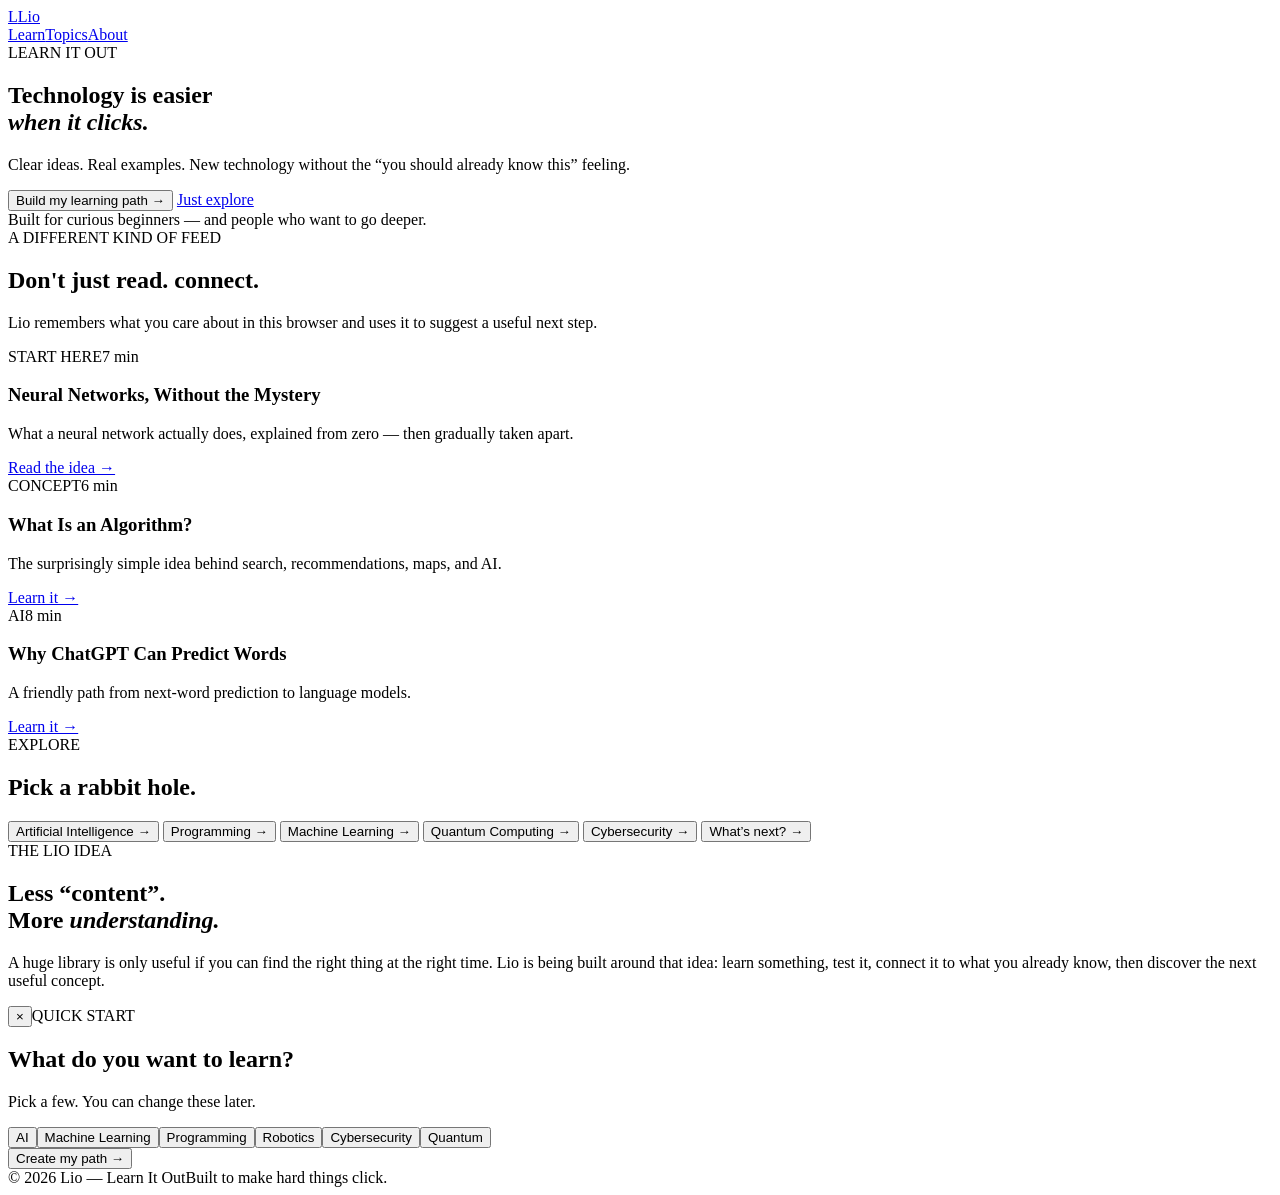
==== index.html @ 20318fff "Build Lio homepage and onboarding shell" ====
<!doctype html>
<html lang="en">
<head>
  <meta charset="UTF-8">
  <meta name="viewport" content="width=device-width,initial-scale=1">
  <meta name="description" content="Lio — Learn It Out. Technology explained so you can actually understand it.">
  <title>Lio — Learn It Out</title>
  <link rel="stylesheet" href="styles.css">
</head>
<body>
  <header class="nav wrap">
    <a class="brand" href="index.html"><span class="logo">L</span><span>Lio</span></a>
    <nav><a href="#learn">Learn</a><a href="#topics">Topics</a><a href="#about">About</a></nav>
  </header>

  <main>
    <section class="hero wrap">
      <div class="eyebrow">LEARN IT OUT</div>
      <h1>Technology is easier<br><em>when it clicks.</em></h1>
      <p class="hero-copy">Clear ideas. Real examples. New technology without the “you should already know this” feeling.</p>
      <div class="hero-actions">
        <button class="primary" id="startBtn">Build my learning path <span>→</span></button>
        <a class="quiet" href="articles/neural-networks.html">Just explore</a>
      </div>
      <div class="signal"><span></span> Built for curious beginners — and people who want to go deeper.</div>
    </section>

    <section class="path wrap" id="learn">
      <div class="section-head"><div><span class="kicker">A DIFFERENT KIND OF FEED</span><h2>Don't just read. <span>connect.</span></h2></div><p>Lio remembers what you care about in this browser and uses it to suggest a useful next step.</p></div>
      <div class="cards">
        <article class="card featured"><div class="card-top"><span class="tag">START HERE</span><span>7 min</span></div><h3>Neural Networks, Without the Mystery</h3><p>What a neural network actually does, explained from zero — then gradually taken apart.</p><a href="articles/neural-networks.html">Read the idea →</a></article>
        <article class="card"><div class="card-top"><span class="tag">CONCEPT</span><span>6 min</span></div><h3>What Is an Algorithm?</h3><p>The surprisingly simple idea behind search, recommendations, maps, and AI.</p><a href="articles/algorithms.html">Learn it →</a></article>
        <article class="card"><div class="card-top"><span class="tag">AI</span><span>8 min</span></div><h3>Why ChatGPT Can Predict Words</h3><p>A friendly path from next-word prediction to language models.</p><a href="articles/llm-next-word.html">Learn it →</a></article>
      </div>
    </section>

    <section class="topics wrap" id="topics">
      <div class="section-head"><div><span class="kicker">EXPLORE</span><h2>Pick a rabbit hole.</h2></div></div>
      <div class="topic-grid">
        <button data-topic="ai">Artificial Intelligence <b>→</b></button>
        <button data-topic="programming">Programming <b>→</b></button>
        <button data-topic="ml">Machine Learning <b>→</b></button>
        <button data-topic="quantum">Quantum Computing <b>→</b></button>
        <button data-topic="cybersecurity">Cybersecurity <b>→</b></button>
        <button data-topic="future">What’s next? <b>→</b></button>
      </div>
    </section>

    <section class="about wrap" id="about">
      <div class="about-box"><span class="kicker">THE LIO IDEA</span><h2>Less “content”.<br>More <em>understanding.</em></h2><p>A huge library is only useful if you can find the right thing at the right time. Lio is being built around that idea: learn something, test it, connect it to what you already know, then discover the next useful concept.</p></div>
    </section>
  </main>

  <div class="modal hidden" id="onboarding" aria-hidden="true"><div class="modal-card"><button class="close" id="closeBtn">×</button><span class="kicker">QUICK START</span><h2>What do you want to learn?</h2><p>Pick a few. You can change these later.</p><div class="choices" id="choices"><button data-value="ai">AI</button><button data-value="ml">Machine Learning</button><button data-value="programming">Programming</button><button data-value="robotics">Robotics</button><button data-value="cybersecurity">Cybersecurity</button><button data-value="quantum">Quantum</button></div><button class="primary full" id="saveBtn">Create my path →</button></div></div>

  <footer class="wrap footer"><span>© 2026 Lio — Learn It Out</span><span>Built to make hard things click.</span></footer>
  <script src="app.js"></script>
</body>
</html>
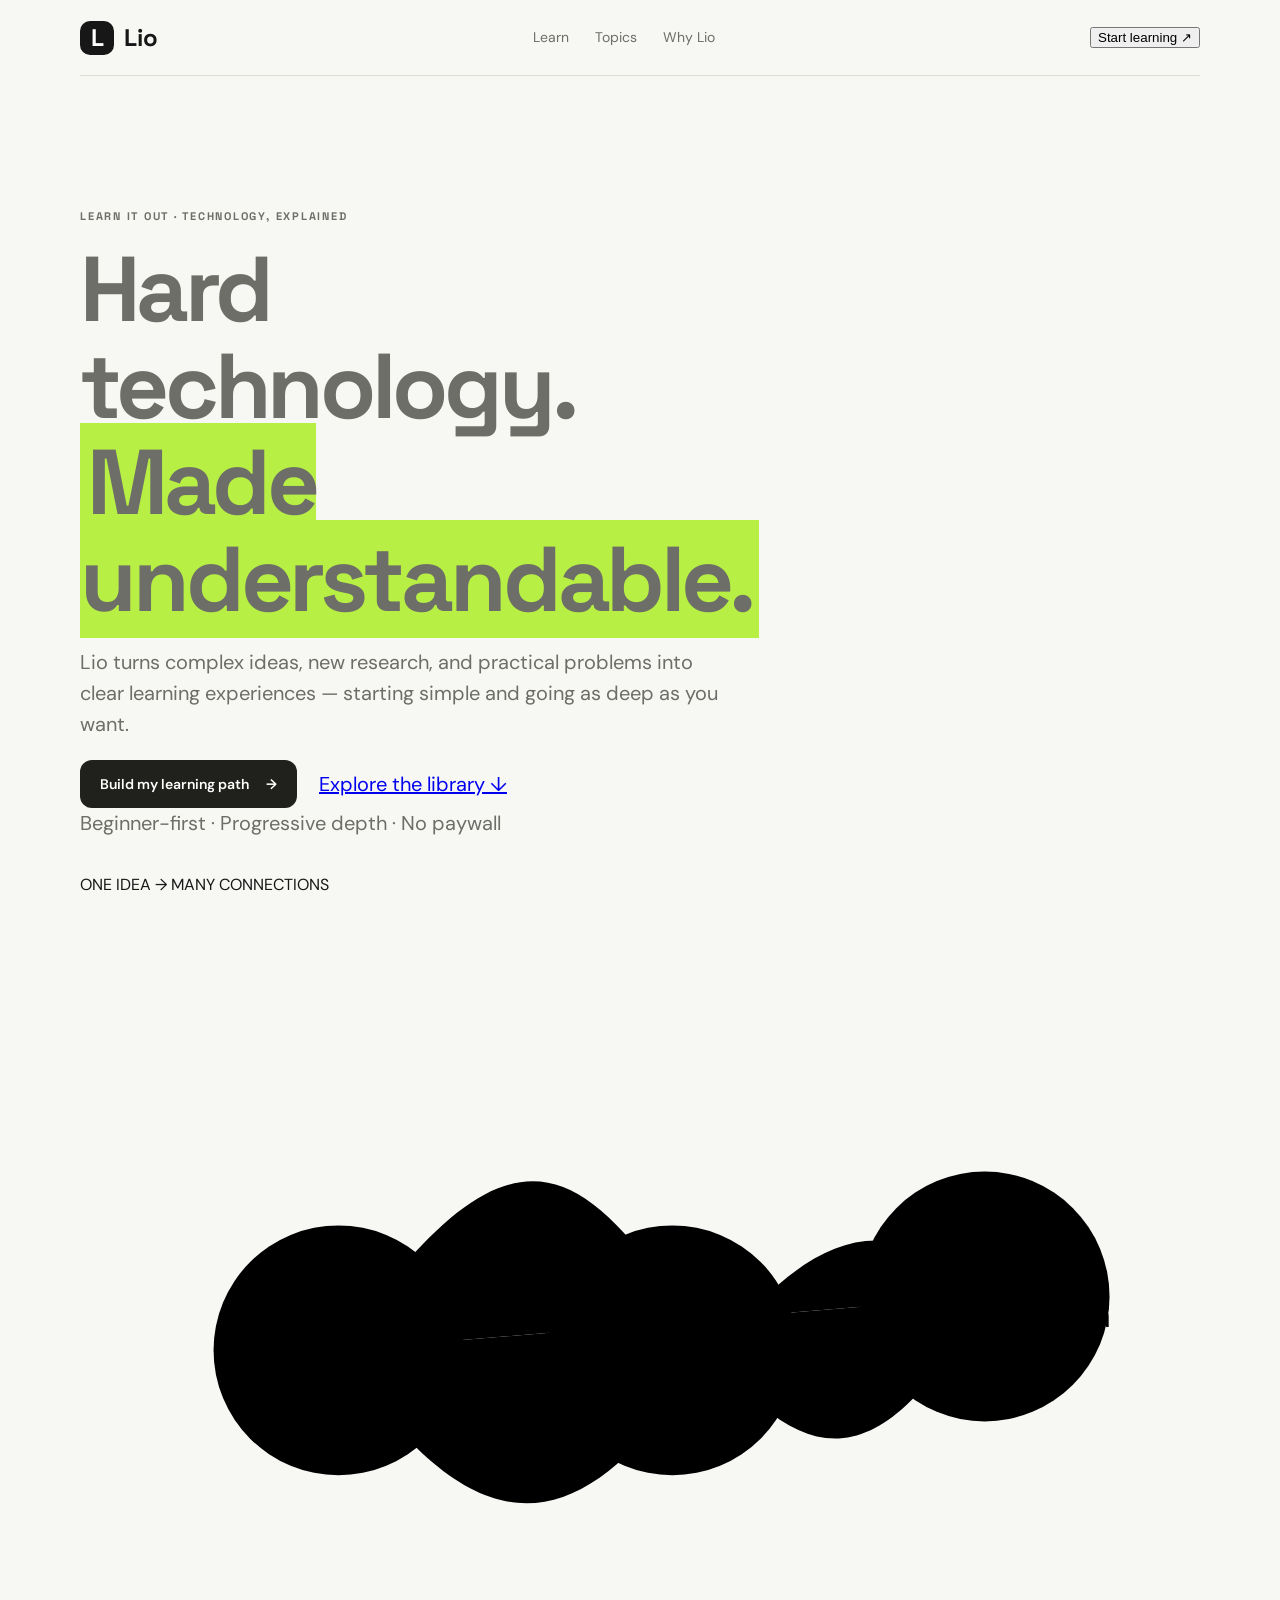
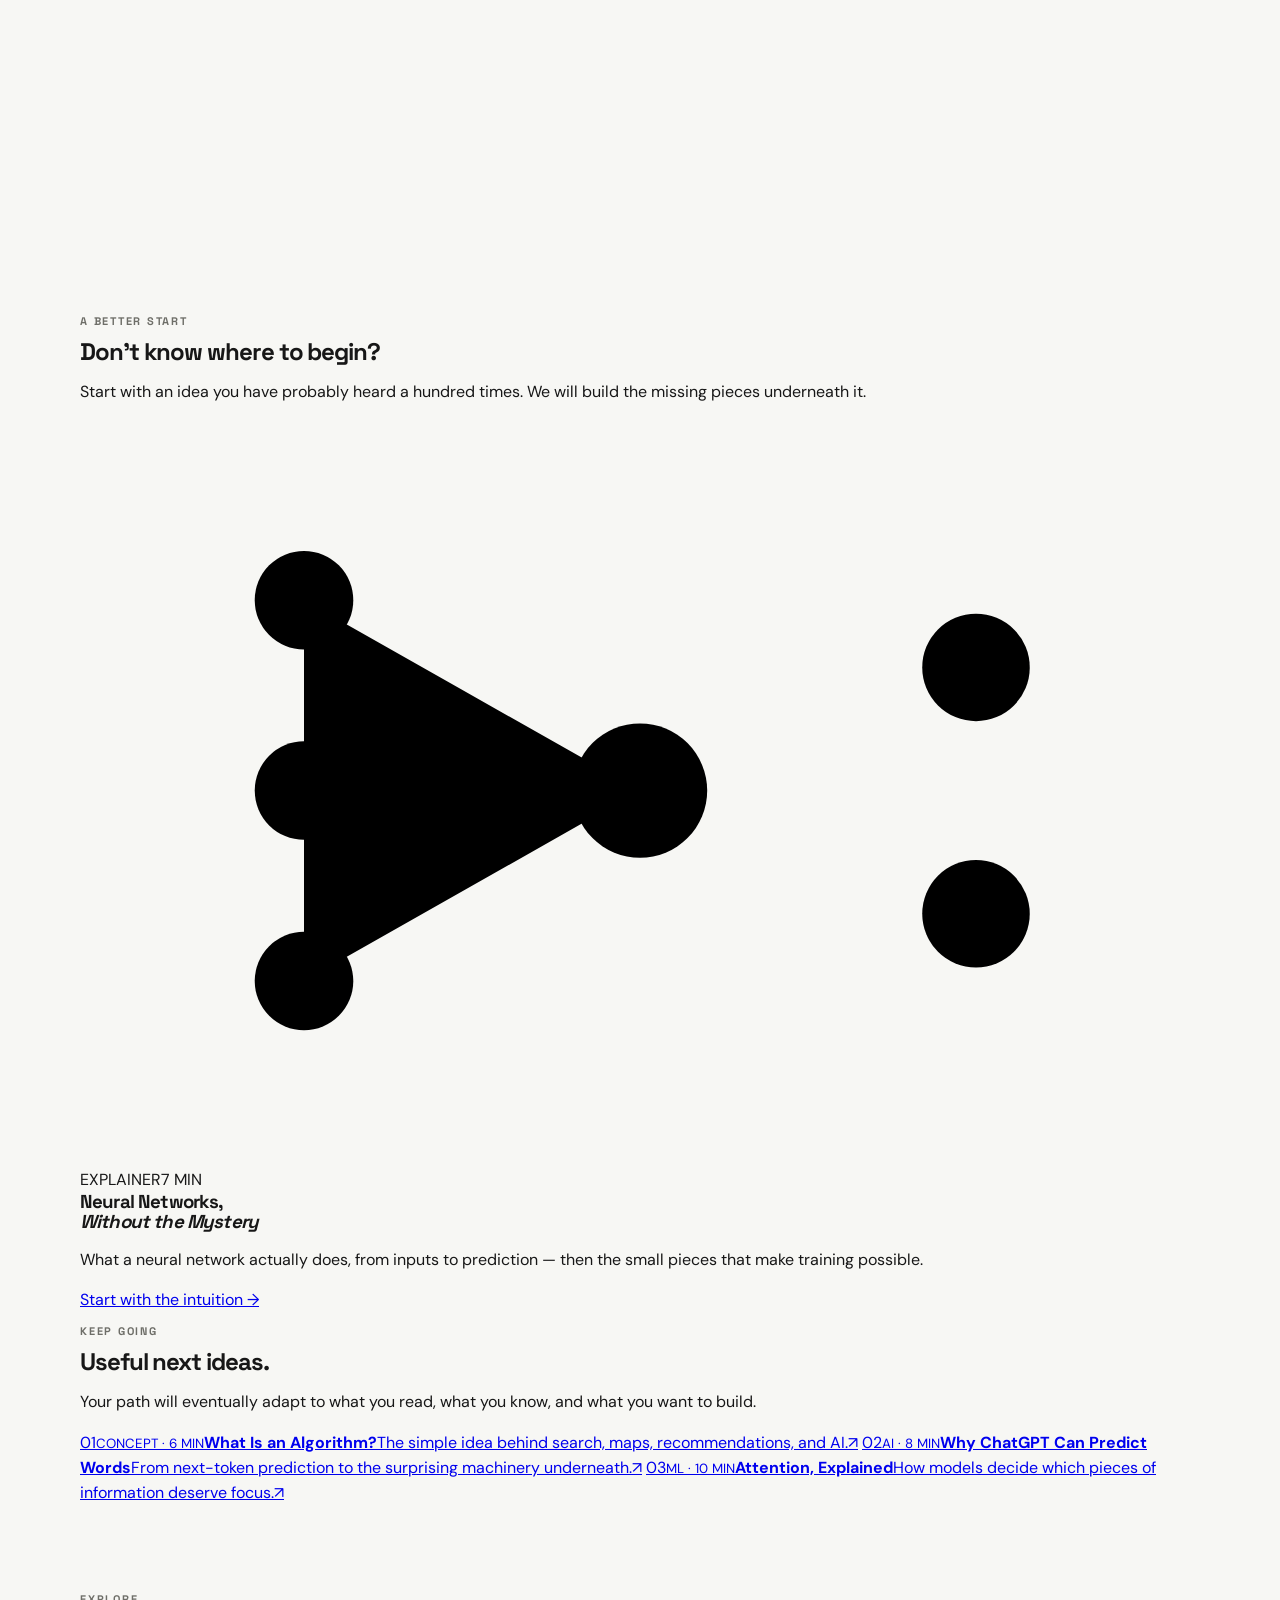
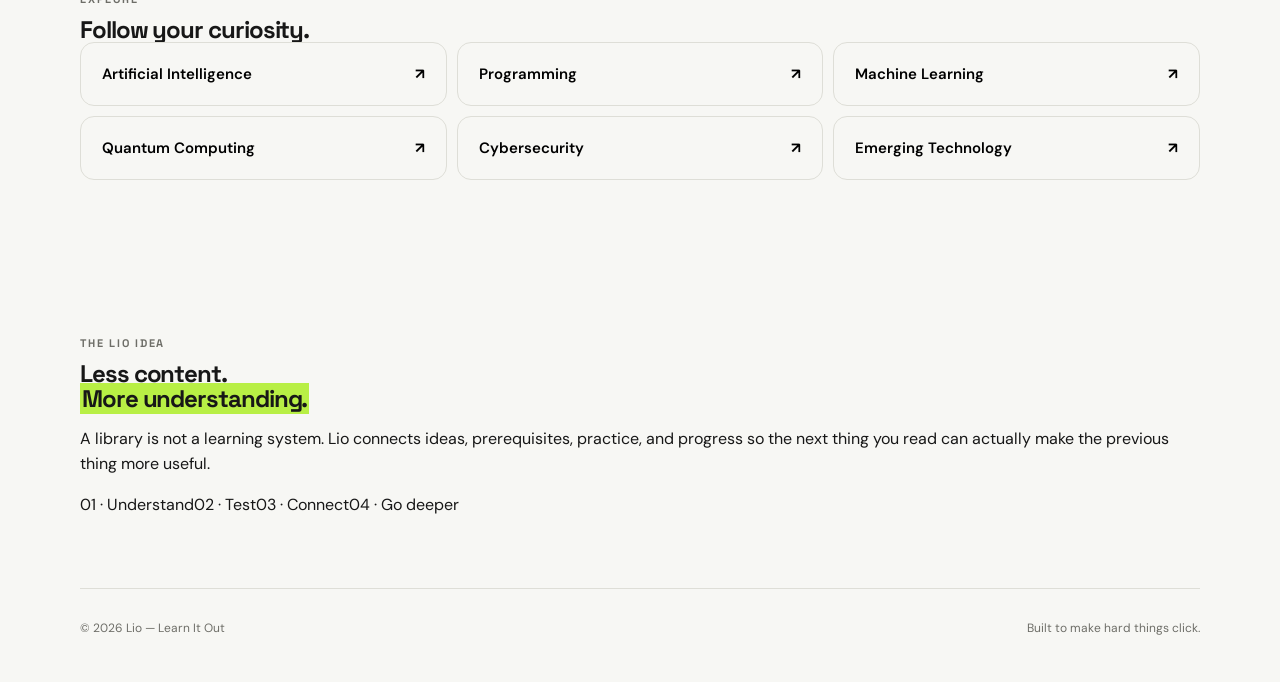
==== commit 917b2602: "Redesign Lio homepage as an editorial learning experience" ====
--- a/index.html
+++ b/index.html
@@ -3,55 +3,68 @@
 <head>
   <meta charset="UTF-8">
   <meta name="viewport" content="width=device-width,initial-scale=1">
-  <meta name="description" content="Lio — Learn It Out. Technology explained so you can actually understand it.">
+  <meta name="description" content="Lio — Learn It Out. Understand technology from first principles, then learn what to explore next.">
   <title>Lio — Learn It Out</title>
   <link rel="stylesheet" href="styles.css">
 </head>
 <body>
   <header class="nav wrap">
     <a class="brand" href="index.html"><span class="logo">L</span><span>Lio</span></a>
-    <nav><a href="#learn">Learn</a><a href="#topics">Topics</a><a href="#about">About</a></nav>
+    <nav><a href="#learn">Learn</a><a href="#topics">Topics</a><a href="#about">Why Lio</a></nav>
+    <button class="nav-cta" id="startBtn">Start learning <span>↗</span></button>
   </header>
 
   <main>
     <section class="hero wrap">
-      <div class="eyebrow">LEARN IT OUT</div>
-      <h1>Technology is easier<br><em>when it clicks.</em></h1>
-      <p class="hero-copy">Clear ideas. Real examples. New technology without the “you should already know this” feeling.</p>
-      <div class="hero-actions">
-        <button class="primary" id="startBtn">Build my learning path <span>→</span></button>
-        <a class="quiet" href="articles/neural-networks.html">Just explore</a>
+      <div class="hero-copy">
+        <p class="eyebrow">LEARN IT OUT · TECHNOLOGY, EXPLAINED</p>
+        <h1>Hard technology.<br><em>Made understandable.</em></h1>
+        <p class="lede">Lio turns complex ideas, new research, and practical problems into clear learning experiences — starting simple and going as deep as you want.</p>
+        <div class="hero-actions">
+          <button class="primary" id="heroStart">Build my learning path <span>→</span></button>
+          <a class="text-link" href="articles/neural-networks.html">Explore the library <span>↓</span></a>
+        </div>
+        <div class="micro-proof"><span class="dot"></span> Beginner-first · Progressive depth · No paywall</div>
       </div>
-      <div class="signal"><span></span> Built for curious beginners — and people who want to go deeper.</div>
+      <div class="hero-visual" aria-label="A simple illustration of connected learning concepts">
+        <div class="visual-label">ONE IDEA → MANY CONNECTIONS</div>
+        <svg viewBox="0 0 520 420" role="img" aria-label="Learning graph connecting algorithms, neural networks, attention and language models">
+          <path d="M120 210 C190 110 225 110 275 185 S365 285 420 185" class="graph-line"/>
+          <path d="M120 210 C180 300 225 300 275 235 S365 130 420 185" class="graph-line"/>
+          <circle cx="120" cy="210" r="58" class="node main-node"/><text x="120" y="205" text-anchor="middle">ALGORITHMS</text><text x="120" y="224" text-anchor="middle" class="small">the basic idea</text>
+          <circle cx="275" cy="210" r="58" class="node"/><text x="275" y="205" text-anchor="middle">NEURAL</text><text x="275" y="224" text-anchor="middle" class="small">networks</text>
+          <circle cx="420" cy="185" r="58" class="node"/><text x="420" y="180" text-anchor="middle">ATTENTION</text><text x="420" y="199" text-anchor="middle" class="small">the routing idea</text>
+          <circle cx="420" cy="185" r="8" class="pulse"/>
+        </svg>
+      </div>
     </section>
 
-    <section class="path wrap" id="learn">
-      <div class="section-head"><div><span class="kicker">A DIFFERENT KIND OF FEED</span><h2>Don't just read. <span>connect.</span></h2></div><p>Lio remembers what you care about in this browser and uses it to suggest a useful next step.</p></div>
-      <div class="cards">
-        <article class="card featured"><div class="card-top"><span class="tag">START HERE</span><span>7 min</span></div><h3>Neural Networks, Without the Mystery</h3><p>What a neural network actually does, explained from zero — then gradually taken apart.</p><a href="articles/neural-networks.html">Read the idea →</a></article>
-        <article class="card"><div class="card-top"><span class="tag">CONCEPT</span><span>6 min</span></div><h3>What Is an Algorithm?</h3><p>The surprisingly simple idea behind search, recommendations, maps, and AI.</p><a href="articles/algorithms.html">Learn it →</a></article>
-        <article class="card"><div class="card-top"><span class="tag">AI</span><span>8 min</span></div><h3>Why ChatGPT Can Predict Words</h3><p>A friendly path from next-word prediction to language models.</p><a href="articles/llm-next-word.html">Learn it →</a></article>
+    <section class="continue wrap" id="learn">
+      <div class="section-title"><p class="eyebrow">A BETTER START</p><h2>Don't know where to begin?</h2><p>Start with an idea you have probably heard a hundred times. We will build the missing pieces underneath it.</p></div>
+      <article class="feature-story">
+        <div class="story-art"><svg viewBox="0 0 500 330" aria-label="Diagram showing inputs flowing through a neural network to a prediction"><path d="M100 80 L250 165 L100 250 M250 165 L400 110 M250 165 L400 220"/><circle cx="100" cy="80" r="22"/><circle cx="100" cy="165" r="22"/><circle cx="100" cy="250" r="22"/><circle cx="250" cy="165" r="30"/><circle cx="400" cy="110" r="24"/><circle cx="400" cy="220" r="24"/><text x="250" y="171" text-anchor="middle">?</text></svg></div>
+        <div class="story-body"><div class="meta"><span>EXPLAINER</span><span>7 MIN</span></div><h3>Neural Networks,<br><em>Without the Mystery</em></h3><p>What a neural network actually does, from inputs to prediction — then the small pieces that make training possible.</p><a href="articles/neural-networks.html" class="story-link">Start with the intuition →</a></div>
+      </article>
+    </section>
+
+    <section class="feed wrap">
+      <div class="section-title row"><div><p class="eyebrow">KEEP GOING</p><h2>Useful next ideas.</h2></div><p>Your path will eventually adapt to what you read, what you know, and what you want to build.</p></div>
+      <div class="feed-list">
+        <a class="feed-item" href="articles/algorithms.html"><span class="index">01</span><span class="feed-main"><small>CONCEPT · 6 MIN</small><strong>What Is an Algorithm?</strong><span>The simple idea behind search, maps, recommendations, and AI.</span></span><span class="arrow">↗</span></a>
+        <a class="feed-item" href="articles/llm-next-word.html"><span class="index">02</span><span class="feed-main"><small>AI · 8 MIN</small><strong>Why ChatGPT Can Predict Words</strong><span>From next-token prediction to the surprising machinery underneath.</span></span><span class="arrow">↗</span></a>
+        <a class="feed-item" href="articles/attention.html"><span class="index">03</span><span class="feed-main"><small>ML · 10 MIN</small><strong>Attention, Explained</strong><span>How models decide which pieces of information deserve focus.</span></span><span class="arrow">↗</span></a>
       </div>
     </section>
 
     <section class="topics wrap" id="topics">
-      <div class="section-head"><div><span class="kicker">EXPLORE</span><h2>Pick a rabbit hole.</h2></div></div>
-      <div class="topic-grid">
-        <button data-topic="ai">Artificial Intelligence <b>→</b></button>
-        <button data-topic="programming">Programming <b>→</b></button>
-        <button data-topic="ml">Machine Learning <b>→</b></button>
-        <button data-topic="quantum">Quantum Computing <b>→</b></button>
-        <button data-topic="cybersecurity">Cybersecurity <b>→</b></button>
-        <button data-topic="future">What’s next? <b>→</b></button>
-      </div>
+      <div class="section-title"><p class="eyebrow">EXPLORE</p><h2>Follow your curiosity.</h2></div>
+      <div class="topic-grid"><button data-topic="ai">Artificial Intelligence <b>↗</b></button><button data-topic="programming">Programming <b>↗</b></button><button data-topic="ml">Machine Learning <b>↗</b></button><button data-topic="quantum">Quantum Computing <b>↗</b></button><button data-topic="cybersecurity">Cybersecurity <b>↗</b></button><button data-topic="future">Emerging Technology <b>↗</b></button></div>
     </section>
 
-    <section class="about wrap" id="about">
-      <div class="about-box"><span class="kicker">THE LIO IDEA</span><h2>Less “content”.<br>More <em>understanding.</em></h2><p>A huge library is only useful if you can find the right thing at the right time. Lio is being built around that idea: learn something, test it, connect it to what you already know, then discover the next useful concept.</p></div>
-    </section>
+    <section class="about wrap" id="about"><div class="about-inner"><p class="eyebrow">THE LIO IDEA</p><h2>Less content.<br><em>More understanding.</em></h2><p>A library is not a learning system. Lio connects ideas, prerequisites, practice, and progress so the next thing you read can actually make the previous thing more useful.</p><div class="principles"><span>01 · Understand</span><span>02 · Test</span><span>03 · Connect</span><span>04 · Go deeper</span></div></div></section>
   </main>
 
-  <div class="modal hidden" id="onboarding" aria-hidden="true"><div class="modal-card"><button class="close" id="closeBtn">×</button><span class="kicker">QUICK START</span><h2>What do you want to learn?</h2><p>Pick a few. You can change these later.</p><div class="choices" id="choices"><button data-value="ai">AI</button><button data-value="ml">Machine Learning</button><button data-value="programming">Programming</button><button data-value="robotics">Robotics</button><button data-value="cybersecurity">Cybersecurity</button><button data-value="quantum">Quantum</button></div><button class="primary full" id="saveBtn">Create my path →</button></div></div>
+  <div class="modal hidden" id="onboarding" aria-hidden="true"><div class="modal-card"><button class="close" id="closeBtn" aria-label="Close">×</button><p class="eyebrow">QUICK START</p><h2>What are you curious about?</h2><p>Choose a few topics. Lio saves this locally in your browser and uses them to shape your starting path.</p><div class="choices" id="choices"><button data-value="ai">AI</button><button data-value="ml">Machine Learning</button><button data-value="programming">Programming</button><button data-value="robotics">Robotics</button><button data-value="cybersecurity">Cybersecurity</button><button data-value="quantum">Quantum</button></div><button class="primary full" id="saveBtn">Create my path →</button></div></div>
 
   <footer class="wrap footer"><span>© 2026 Lio — Learn It Out</span><span>Built to make hard things click.</span></footer>
   <script src="app.js"></script>
--- a/styles.css
+++ b/styles.css
@@ -0,0 +1,2 @@
+@import url('https://fonts.googleapis.com/css2?family=DM+Sans:wght@400;500;600;700&family=Space+Grotesk:wght@500;600;700&display=swap');
+:root{--bg:#f7f7f4;--ink:#171717;--muted:#6e6e68;--line:#deded7;--card:#fff;--accent:#b8ef45;--accent2:#d9c7ff;--dark:#20201d}*{box-sizing:border-box}html{scroll-behavior:smooth}body{margin:0;background:var(--bg);color:var(--ink);font-family:'DM Sans',sans-serif;line-height:1.55}.wrap{width:min(1120px,calc(100% - 40px));margin:auto}.nav{height:76px;display:flex;align-items:center;justify-content:space-between;border-bottom:1px solid var(--line)}.brand{display:flex;align-items:center;gap:10px;color:inherit;text-decoration:none;font:700 24px 'Space Grotesk'}.logo{width:34px;height:34px;display:grid;place-items:center;border-radius:10px;background:var(--ink);color:white}.nav nav{display:flex;gap:26px}.nav nav a,.quiet{color:var(--muted);text-decoration:none;font-size:14px}.nav nav a:hover,.quiet:hover{color:var(--ink)}.hero{padding:105px 0 92px}.eyebrow,.kicker{font:700 11px 'Space Grotesk';letter-spacing:.16em;color:var(--muted)}h1,h2,h3{font-family:'Space Grotesk';line-height:1.05;letter-spacing:-.045em;margin:0}h1{font-size:clamp(52px,8vw,92px);max-width:900px;margin-top:18px}h1 em,h2 em{font-style:normal;background:var(--accent);padding:0 .08em}.hero-copy{font-size:20px;color:var(--muted);max-width:650px;margin:28px 0 34px}.hero-actions{display:flex;align-items:center;gap:22px}.primary{border:0;background:var(--dark);color:#fff;padding:15px 20px;border-radius:12px;font:600 14px 'DM Sans';cursor:pointer;transition:.2s}.primary:hover{transform:translateY(-2px);box-shadow:0 8px 20px #0002}.primary span{margin-left:14px}.signal{margin-top:32px;color:var(--muted);font-size:12px;display:flex;align-items:center;gap:8px}.signal span{width:7px;height:7px;border-radius:50%;background:#7dbd19}.path{padding:70px 0}.section-head{display:flex;justify-content:space-between;align-items:end;gap:30px;margin-bottom:30px}.section-head h2{font-size:44px;margin-top:10px}.section-head h2 span{color:var(--muted)}.section-head p{max-width:390px;color:var(--muted);font-size:14px}.cards{display:grid;grid-template-columns:1.25fr 1fr 1fr;gap:14px}.card{background:var(--card);border:1px solid var(--line);border-radius:18px;padding:25px;min-height:270px;display:flex;flex-direction:column;transition:.2s}.card:hover{transform:translateY(-4px);box-shadow:0 15px 35px #0000000c}.card.featured{background:var(--accent)}.card-top{display:flex;justify-content:space-between;color:#666;font-size:12px}.tag{font-weight:700;letter-spacing:.08em;font-size:10px}.card h3{font-size:26px;margin:48px 0 12px}.card p{font-size:14px;color:#666;margin:0}.card.featured p{color:#303029}.card a{margin-top:auto;color:inherit;text-decoration:none;font-weight:700;font-size:13px}.topics{padding:75px 0}.topic-grid{display:grid;grid-template-columns:repeat(3,1fr);gap:10px}.topic-grid button{border:1px solid var(--line);background:transparent;border-radius:14px;padding:21px;text-align:left;font:600 15px 'DM Sans';cursor:pointer;display:flex;justify-content:space-between}.topic-grid button:hover{background:#fff}.about{padding:70px 0}.about-box{background:var(--dark);color:#fff;border-radius:24px;padding:55px;max-width:850px}.about-box h2{font-size:48px;margin:15px 0 22px}.about-box p{color:#c9c9c4;max-width:650px}.footer{padding:30px 0 45px;border-top:1px solid var(--line);display:flex;justify-content:space-between;color:var(--muted);font-size:12px}.modal{position:fixed;inset:0;background:#0008;display:grid;place-items:center;padding:20px;z-index:5}.modal.hidden{display:none}.modal-card{position:relative;background:var(--bg);width:min(560px,100%);border-radius:22px;padding:34px}.modal-card h2{font-size:38px;margin:10px 0}.modal-card p{color:var(--muted)}.close{position:absolute;right:18px;top:14px;border:0;background:transparent;font-size:28px;cursor:pointer}.choices{display:grid;grid-template-columns:1fr 1fr;gap:9px;margin:25px 0}.choices button{padding:13px;border:1px solid var(--line);background:#fff;border-radius:10px;text-align:left;cursor:pointer}.choices button.selected{background:var(--accent);border-color:var(--ink)}.full{width:100%}@media(max-width:800px){.nav nav{display:none}.hero{padding:70px 0}.cards,.topic-grid{grid-template-columns:1fr}.section-head{display:block}.section-head p{margin-top:18px}.about-box{padding:34px}.about-box h2{font-size:38px}.footer{display:block}.footer span+span{display:block;margin-top:8px}}
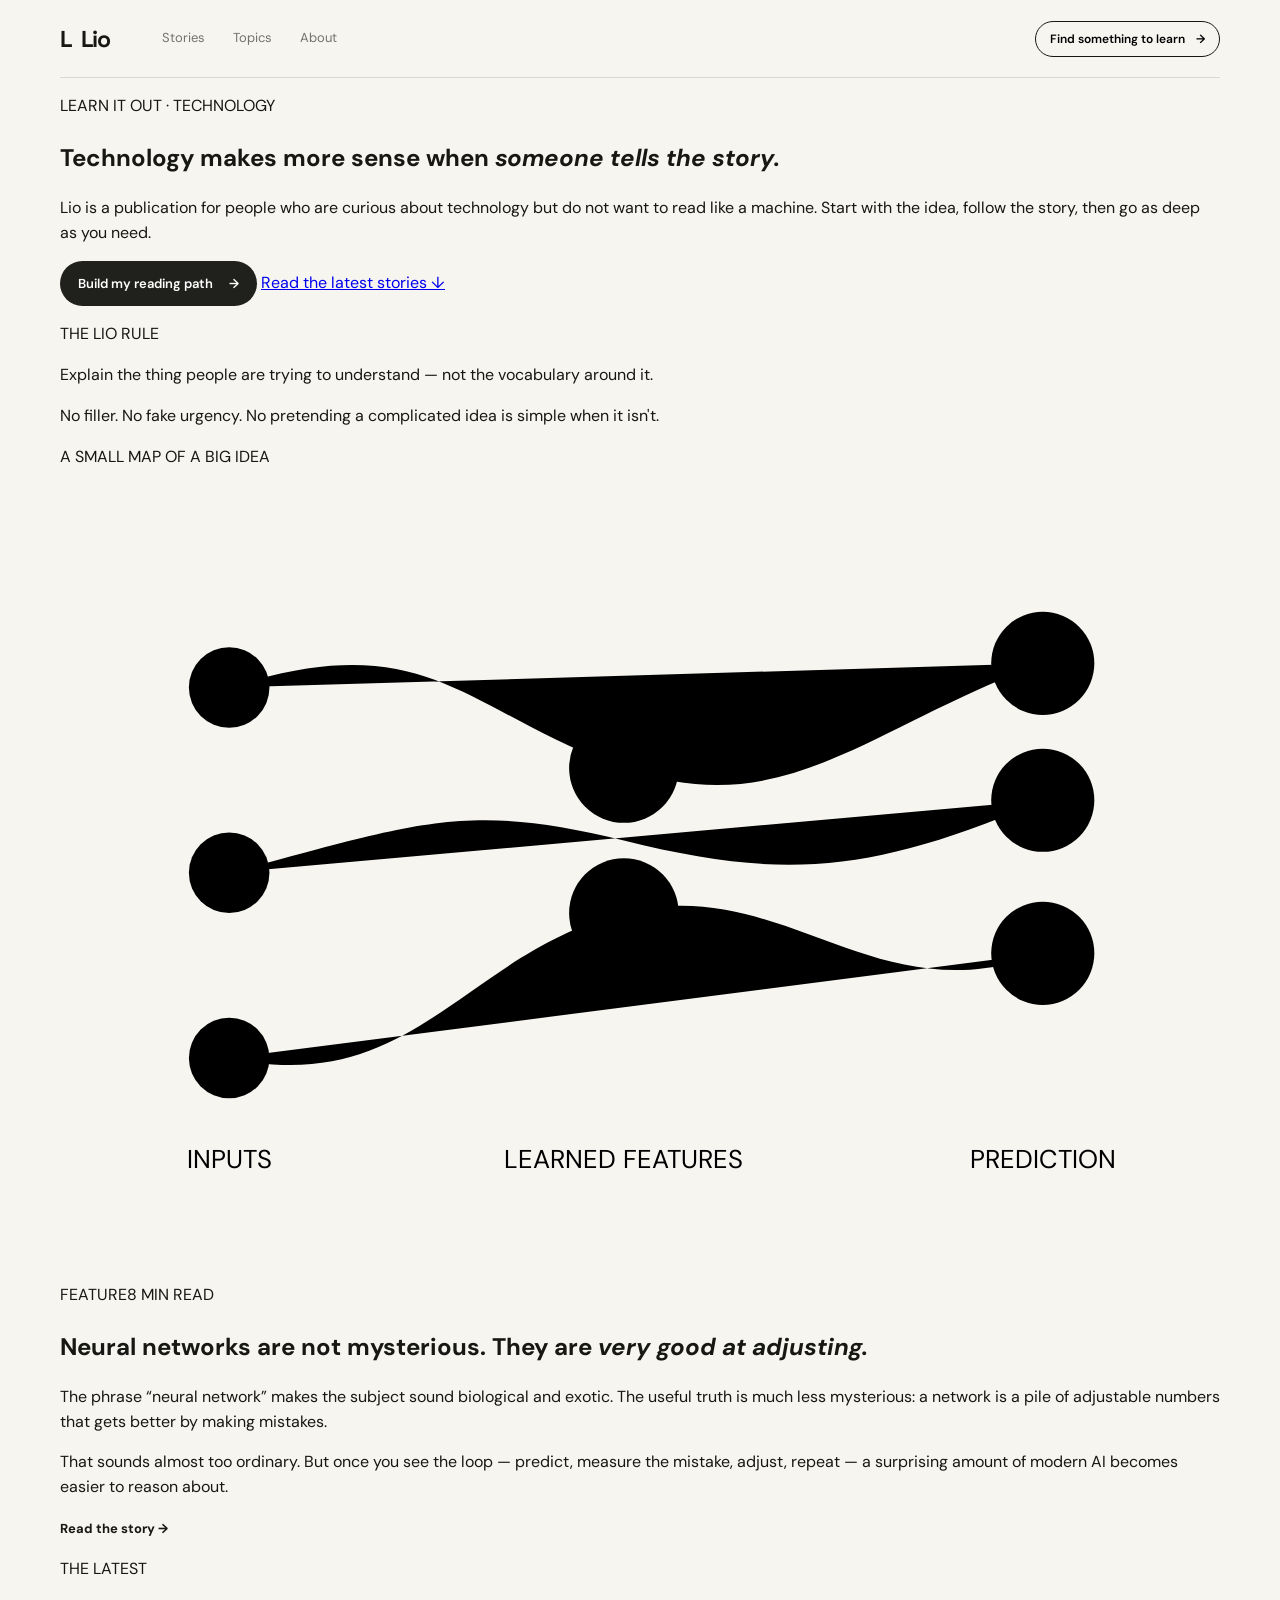
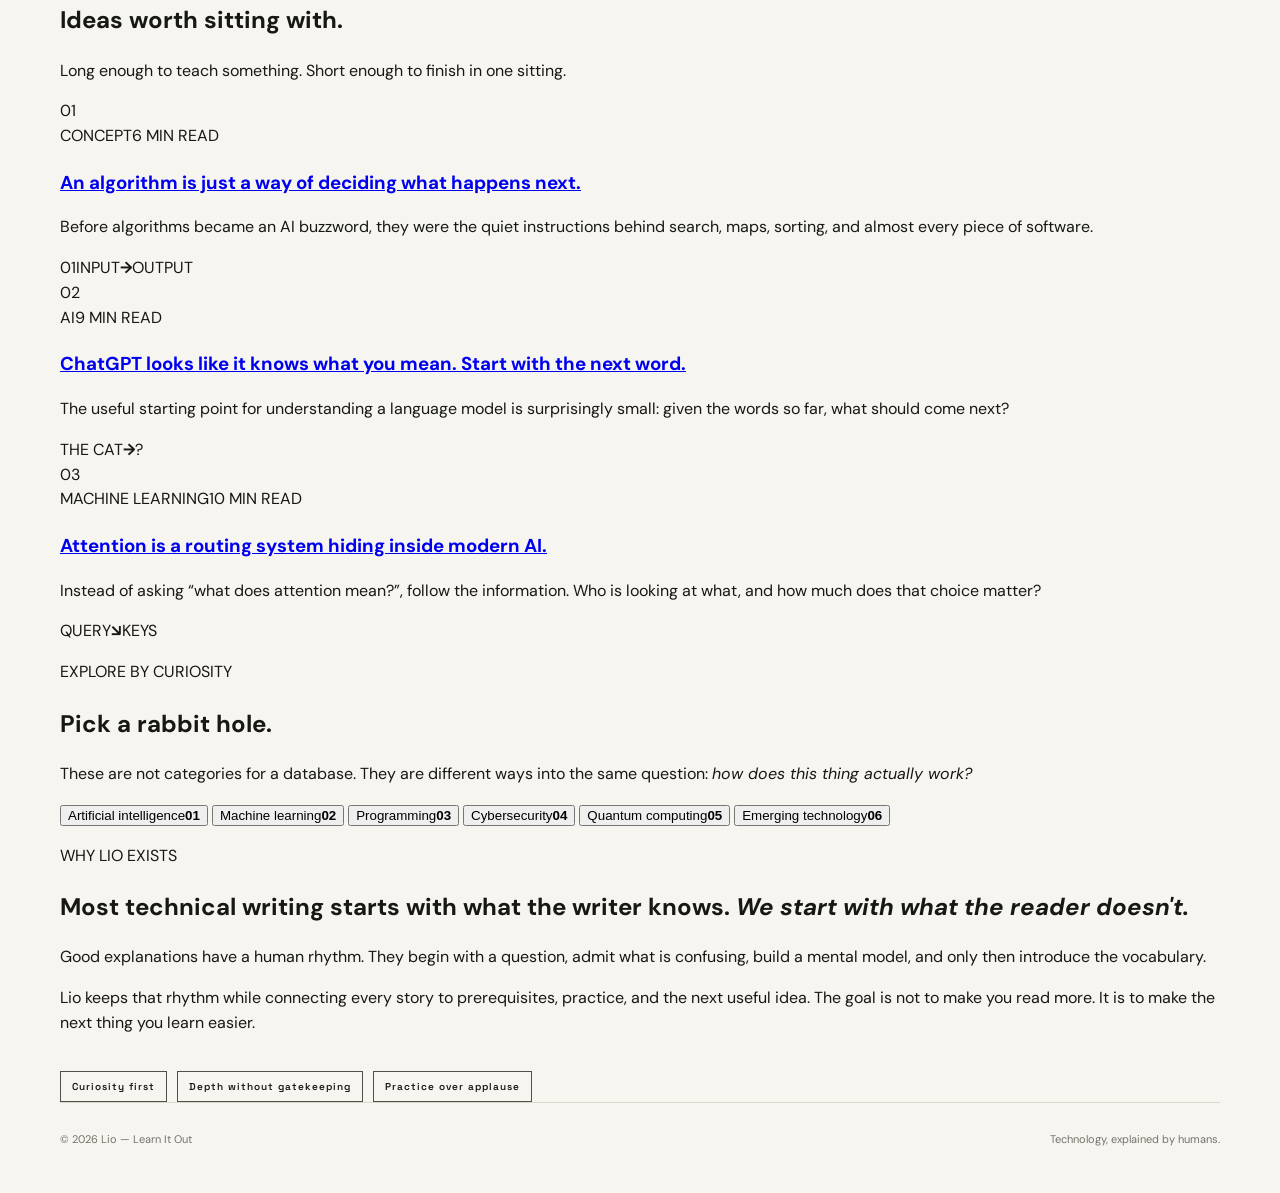
==== commit 491510d0: "Redesign Lio as an editorial learning publication" ====
--- a/index.html
+++ b/index.html
@@ -1,72 +1,104 @@
 <!doctype html>
 <html lang="en">
 <head>
-  <meta charset="UTF-8">
+  <meta charset="utf-8">
   <meta name="viewport" content="width=device-width,initial-scale=1">
-  <meta name="description" content="Lio — Learn It Out. Understand technology from first principles, then learn what to explore next.">
+  <meta name="description" content="Lio — Learn It Out. Clear, human technology stories that help you understand what is changing and what to learn next.">
   <title>Lio — Learn It Out</title>
   <link rel="stylesheet" href="styles.css">
 </head>
 <body>
-  <header class="nav wrap">
-    <a class="brand" href="index.html"><span class="logo">L</span><span>Lio</span></a>
-    <nav><a href="#learn">Learn</a><a href="#topics">Topics</a><a href="#about">Why Lio</a></nav>
-    <button class="nav-cta" id="startBtn">Start learning <span>↗</span></button>
+  <header class="site-header">
+    <div class="nav wrap">
+      <a class="brand" href="index.html" aria-label="Lio home"><span class="brand-mark">L</span><span>Lio</span></a>
+      <nav aria-label="Main navigation"><a href="#stories">Stories</a><a href="#topics">Topics</a><a href="#about">About</a></nav>
+      <button class="nav-cta" id="startBtn">Find something to learn <span>→</span></button>
+    </div>
   </header>
 
   <main>
-    <section class="hero wrap">
-      <div class="hero-copy">
-        <p class="eyebrow">LEARN IT OUT · TECHNOLOGY, EXPLAINED</p>
-        <h1>Hard technology.<br><em>Made understandable.</em></h1>
-        <p class="lede">Lio turns complex ideas, new research, and practical problems into clear learning experiences — starting simple and going as deep as you want.</p>
-        <div class="hero-actions">
-          <button class="primary" id="heroStart">Build my learning path <span>→</span></button>
-          <a class="text-link" href="articles/neural-networks.html">Explore the library <span>↓</span></a>
+    <section class="masthead wrap">
+      <div class="mast-copy">
+        <p class="kicker">LEARN IT OUT · TECHNOLOGY</p>
+        <h1>Technology makes more sense when <i>someone tells the story.</i></h1>
+        <p class="intro">Lio is a publication for people who are curious about technology but do not want to read like a machine. Start with the idea, follow the story, then go as deep as you need.</p>
+        <div class="mast-actions">
+          <button class="primary" id="heroStart">Build my reading path <span>→</span></button>
+          <a class="quiet-link" href="#stories">Read the latest stories ↓</a>
         </div>
-        <div class="micro-proof"><span class="dot"></span> Beginner-first · Progressive depth · No paywall</div>
       </div>
-      <div class="hero-visual" aria-label="A simple illustration of connected learning concepts">
-        <div class="visual-label">ONE IDEA → MANY CONNECTIONS</div>
-        <svg viewBox="0 0 520 420" role="img" aria-label="Learning graph connecting algorithms, neural networks, attention and language models">
-          <path d="M120 210 C190 110 225 110 275 185 S365 285 420 185" class="graph-line"/>
-          <path d="M120 210 C180 300 225 300 275 235 S365 130 420 185" class="graph-line"/>
-          <circle cx="120" cy="210" r="58" class="node main-node"/><text x="120" y="205" text-anchor="middle">ALGORITHMS</text><text x="120" y="224" text-anchor="middle" class="small">the basic idea</text>
-          <circle cx="275" cy="210" r="58" class="node"/><text x="275" y="205" text-anchor="middle">NEURAL</text><text x="275" y="224" text-anchor="middle" class="small">networks</text>
-          <circle cx="420" cy="185" r="58" class="node"/><text x="420" y="180" text-anchor="middle">ATTENTION</text><text x="420" y="199" text-anchor="middle" class="small">the routing idea</text>
-          <circle cx="420" cy="185" r="8" class="pulse"/>
+      <aside class="mast-note" aria-label="Lio editorial promise">
+        <div class="note-rule"></div>
+        <p class="note-label">THE LIO RULE</p>
+        <p class="note-big">Explain the thing people are trying to understand — not the vocabulary around it.</p>
+        <p class="note-small">No filler. No fake urgency. No pretending a complicated idea is simple when it isn't.</p>
+      </aside>
+    </section>
+
+    <section class="editorial-feature wrap" id="stories">
+      <div class="feature-image diagram-panel" aria-label="Educational diagram of a neural network">
+        <div class="diagram-caption">A SMALL MAP OF A BIG IDEA</div>
+        <svg viewBox="0 0 720 500" role="img" aria-label="Inputs become features, then a prediction">
+          <g class="wire"><path d="M105 135 C230 95 250 150 350 185 S500 160 610 120"/><path d="M105 250 C220 220 250 205 350 230 S505 250 610 205"/><path d="M105 365 C220 390 250 300 350 275 S505 340 610 300"/></g>
+          <g class="nodes"><circle cx="105" cy="135" r="25"/><circle cx="105" cy="250" r="25"/><circle cx="105" cy="365" r="25"/><circle cx="350" cy="185" r="34"/><circle cx="350" cy="275" r="34"/><circle cx="610" cy="120" r="32"/><circle cx="610" cy="205" r="32"/><circle cx="610" cy="300" r="32"/></g>
+          <text x="105" y="433" text-anchor="middle">INPUTS</text><text x="350" y="433" text-anchor="middle">LEARNED FEATURES</text><text x="610" y="433" text-anchor="middle">PREDICTION</text>
         </svg>
+      </div>
+      <article class="feature-copy">
+        <div class="story-meta"><span>FEATURE</span><span>8 MIN READ</span></div>
+        <h2>Neural networks are not mysterious. They are <i>very good at adjusting.</i></h2>
+        <p class="standfirst">The phrase “neural network” makes the subject sound biological and exotic. The useful truth is much less mysterious: a network is a pile of adjustable numbers that gets better by making mistakes.</p>
+        <p>That sounds almost too ordinary. But once you see the loop — predict, measure the mistake, adjust, repeat — a surprising amount of modern AI becomes easier to reason about.</p>
+        <a class="story-link" href="articles/neural-networks.html">Read the story <span>→</span></a>
+      </article>
+    </section>
+
+    <section class="latest wrap">
+      <div class="section-heading"><p class="kicker">THE LATEST</p><h2>Ideas worth sitting with.</h2><p>Long enough to teach something. Short enough to finish in one sitting.</p></div>
+      <div class="story-list">
+        <article class="story-row">
+          <div class="row-number">01</div><div class="row-copy"><div class="story-meta"><span>CONCEPT</span><span>6 MIN READ</span></div><h3><a href="articles/algorithms.html">An algorithm is just a way of deciding what happens next.</a></h3><p>Before algorithms became an AI buzzword, they were the quiet instructions behind search, maps, sorting, and almost every piece of software.</p></div><div class="row-art mini-art"><span>01</span><span>INPUT</span><b>→</b><span>OUTPUT</span></div>
+        </article>
+        <article class="story-row">
+          <div class="row-number">02</div><div class="row-copy"><div class="story-meta"><span>AI</span><span>9 MIN READ</span></div><h3><a href="articles/llm-next-word.html">ChatGPT looks like it knows what you mean. Start with the next word.</a></h3><p>The useful starting point for understanding a language model is surprisingly small: given the words so far, what should come next?</p></div><div class="row-art mini-art"><span>THE CAT</span><b>→</b><span>?</span></div>
+        </article>
+        <article class="story-row">
+          <div class="row-number">03</div><div class="row-copy"><div class="story-meta"><span>MACHINE LEARNING</span><span>10 MIN READ</span></div><h3><a href="articles/attention.html">Attention is a routing system hiding inside modern AI.</a></h3><p>Instead of asking “what does attention mean?”, follow the information. Who is looking at what, and how much does that choice matter?</p></div><div class="row-art mini-art"><span>QUERY</span><b>↘</b><span>KEYS</span></div>
+        </article>
       </div>
     </section>
 
-    <section class="continue wrap" id="learn">
-      <div class="section-title"><p class="eyebrow">A BETTER START</p><h2>Don't know where to begin?</h2><p>Start with an idea you have probably heard a hundred times. We will build the missing pieces underneath it.</p></div>
-      <article class="feature-story">
-        <div class="story-art"><svg viewBox="0 0 500 330" aria-label="Diagram showing inputs flowing through a neural network to a prediction"><path d="M100 80 L250 165 L100 250 M250 165 L400 110 M250 165 L400 220"/><circle cx="100" cy="80" r="22"/><circle cx="100" cy="165" r="22"/><circle cx="100" cy="250" r="22"/><circle cx="250" cy="165" r="30"/><circle cx="400" cy="110" r="24"/><circle cx="400" cy="220" r="24"/><text x="250" y="171" text-anchor="middle">?</text></svg></div>
-        <div class="story-body"><div class="meta"><span>EXPLAINER</span><span>7 MIN</span></div><h3>Neural Networks,<br><em>Without the Mystery</em></h3><p>What a neural network actually does, from inputs to prediction — then the small pieces that make training possible.</p><a href="articles/neural-networks.html" class="story-link">Start with the intuition →</a></div>
-      </article>
-    </section>
-
-    <section class="feed wrap">
-      <div class="section-title row"><div><p class="eyebrow">KEEP GOING</p><h2>Useful next ideas.</h2></div><p>Your path will eventually adapt to what you read, what you know, and what you want to build.</p></div>
-      <div class="feed-list">
-        <a class="feed-item" href="articles/algorithms.html"><span class="index">01</span><span class="feed-main"><small>CONCEPT · 6 MIN</small><strong>What Is an Algorithm?</strong><span>The simple idea behind search, maps, recommendations, and AI.</span></span><span class="arrow">↗</span></a>
-        <a class="feed-item" href="articles/llm-next-word.html"><span class="index">02</span><span class="feed-main"><small>AI · 8 MIN</small><strong>Why ChatGPT Can Predict Words</strong><span>From next-token prediction to the surprising machinery underneath.</span></span><span class="arrow">↗</span></a>
-        <a class="feed-item" href="articles/attention.html"><span class="index">03</span><span class="feed-main"><small>ML · 10 MIN</small><strong>Attention, Explained</strong><span>How models decide which pieces of information deserve focus.</span></span><span class="arrow">↗</span></a>
+    <section class="topics-section wrap" id="topics">
+      <div class="topics-intro"><p class="kicker">EXPLORE BY CURIOSITY</p><h2>Pick a rabbit hole.</h2><p>These are not categories for a database. They are different ways into the same question: <em>how does this thing actually work?</em></p></div>
+      <div class="topic-links">
+        <button data-topic="ai"><span>Artificial intelligence</span><b>01</b></button>
+        <button data-topic="ml"><span>Machine learning</span><b>02</b></button>
+        <button data-topic="programming"><span>Programming</span><b>03</b></button>
+        <button data-topic="cybersecurity"><span>Cybersecurity</span><b>04</b></button>
+        <button data-topic="quantum"><span>Quantum computing</span><b>05</b></button>
+        <button data-topic="future"><span>Emerging technology</span><b>06</b></button>
       </div>
     </section>
 
-    <section class="topics wrap" id="topics">
-      <div class="section-title"><p class="eyebrow">EXPLORE</p><h2>Follow your curiosity.</h2></div>
-      <div class="topic-grid"><button data-topic="ai">Artificial Intelligence <b>↗</b></button><button data-topic="programming">Programming <b>↗</b></button><button data-topic="ml">Machine Learning <b>↗</b></button><button data-topic="quantum">Quantum Computing <b>↗</b></button><button data-topic="cybersecurity">Cybersecurity <b>↗</b></button><button data-topic="future">Emerging Technology <b>↗</b></button></div>
+    <section class="about-section wrap" id="about">
+      <div class="about-grid">
+        <div><p class="kicker">WHY LIO EXISTS</p><h2>Most technical writing starts with what the writer knows. <i>We start with what the reader doesn't.</i></h2></div>
+        <div class="about-copy"><p>Good explanations have a human rhythm. They begin with a question, admit what is confusing, build a mental model, and only then introduce the vocabulary.</p><p>Lio keeps that rhythm while connecting every story to prerequisites, practice, and the next useful idea. The goal is not to make you read more. It is to make the next thing you learn easier.</p><div class="principles"><span>Curiosity first</span><span>Depth without gatekeeping</span><span>Practice over applause</span></div></div>
+      </div>
     </section>
-
-    <section class="about wrap" id="about"><div class="about-inner"><p class="eyebrow">THE LIO IDEA</p><h2>Less content.<br><em>More understanding.</em></h2><p>A library is not a learning system. Lio connects ideas, prerequisites, practice, and progress so the next thing you read can actually make the previous thing more useful.</p><div class="principles"><span>01 · Understand</span><span>02 · Test</span><span>03 · Connect</span><span>04 · Go deeper</span></div></div></section>
   </main>
 
-  <div class="modal hidden" id="onboarding" aria-hidden="true"><div class="modal-card"><button class="close" id="closeBtn" aria-label="Close">×</button><p class="eyebrow">QUICK START</p><h2>What are you curious about?</h2><p>Choose a few topics. Lio saves this locally in your browser and uses them to shape your starting path.</p><div class="choices" id="choices"><button data-value="ai">AI</button><button data-value="ml">Machine Learning</button><button data-value="programming">Programming</button><button data-value="robotics">Robotics</button><button data-value="cybersecurity">Cybersecurity</button><button data-value="quantum">Quantum</button></div><button class="primary full" id="saveBtn">Create my path →</button></div></div>
+  <div class="modal hidden" id="onboarding" aria-hidden="true">
+    <div class="modal-card">
+      <button class="close" id="closeBtn" aria-label="Close">×</button>
+      <p class="kicker">A SMALL START</p><h2>What do you keep coming back to?</h2>
+      <p>Pick a few. Lio will remember them in this browser and use them to shape the stories you see first.</p>
+      <div class="choices" id="choices"><button data-value="ai">AI</button><button data-value="ml">Machine learning</button><button data-value="programming">Programming</button><button data-value="robotics">Robotics</button><button data-value="cybersecurity">Cybersecurity</button><button data-value="quantum">Quantum</button></div>
+      <button class="primary full" id="saveBtn">Show me where to start →</button>
+    </div>
+  </div>
 
-  <footer class="wrap footer"><span>© 2026 Lio — Learn It Out</span><span>Built to make hard things click.</span></footer>
+  <footer class="footer wrap"><span>© 2026 Lio — Learn It Out</span><span>Technology, explained by humans.</span></footer>
   <script src="app.js"></script>
 </body>
 </html>
--- a/styles.css
+++ b/styles.css
@@ -1,2 +1,2 @@
 @import url('https://fonts.googleapis.com/css2?family=DM+Sans:wght@400;500;600;700&family=Space+Grotesk:wght@500;600;700&display=swap');
-:root{--bg:#f7f7f4;--ink:#171717;--muted:#6e6e68;--line:#deded7;--card:#fff;--accent:#b8ef45;--accent2:#d9c7ff;--dark:#20201d}*{box-sizing:border-box}html{scroll-behavior:smooth}body{margin:0;background:var(--bg);color:var(--ink);font-family:'DM Sans',sans-serif;line-height:1.55}.wrap{width:min(1120px,calc(100% - 40px));margin:auto}.nav{height:76px;display:flex;align-items:center;justify-content:space-between;border-bottom:1px solid var(--line)}.brand{display:flex;align-items:center;gap:10px;color:inherit;text-decoration:none;font:700 24px 'Space Grotesk'}.logo{width:34px;height:34px;display:grid;place-items:center;border-radius:10px;background:var(--ink);color:white}.nav nav{display:flex;gap:26px}.nav nav a,.quiet{color:var(--muted);text-decoration:none;font-size:14px}.nav nav a:hover,.quiet:hover{color:var(--ink)}.hero{padding:105px 0 92px}.eyebrow,.kicker{font:700 11px 'Space Grotesk';letter-spacing:.16em;color:var(--muted)}h1,h2,h3{font-family:'Space Grotesk';line-height:1.05;letter-spacing:-.045em;margin:0}h1{font-size:clamp(52px,8vw,92px);max-width:900px;margin-top:18px}h1 em,h2 em{font-style:normal;background:var(--accent);padding:0 .08em}.hero-copy{font-size:20px;color:var(--muted);max-width:650px;margin:28px 0 34px}.hero-actions{display:flex;align-items:center;gap:22px}.primary{border:0;background:var(--dark);color:#fff;padding:15px 20px;border-radius:12px;font:600 14px 'DM Sans';cursor:pointer;transition:.2s}.primary:hover{transform:translateY(-2px);box-shadow:0 8px 20px #0002}.primary span{margin-left:14px}.signal{margin-top:32px;color:var(--muted);font-size:12px;display:flex;align-items:center;gap:8px}.signal span{width:7px;height:7px;border-radius:50%;background:#7dbd19}.path{padding:70px 0}.section-head{display:flex;justify-content:space-between;align-items:end;gap:30px;margin-bottom:30px}.section-head h2{font-size:44px;margin-top:10px}.section-head h2 span{color:var(--muted)}.section-head p{max-width:390px;color:var(--muted);font-size:14px}.cards{display:grid;grid-template-columns:1.25fr 1fr 1fr;gap:14px}.card{background:var(--card);border:1px solid var(--line);border-radius:18px;padding:25px;min-height:270px;display:flex;flex-direction:column;transition:.2s}.card:hover{transform:translateY(-4px);box-shadow:0 15px 35px #0000000c}.card.featured{background:var(--accent)}.card-top{display:flex;justify-content:space-between;color:#666;font-size:12px}.tag{font-weight:700;letter-spacing:.08em;font-size:10px}.card h3{font-size:26px;margin:48px 0 12px}.card p{font-size:14px;color:#666;margin:0}.card.featured p{color:#303029}.card a{margin-top:auto;color:inherit;text-decoration:none;font-weight:700;font-size:13px}.topics{padding:75px 0}.topic-grid{display:grid;grid-template-columns:repeat(3,1fr);gap:10px}.topic-grid button{border:1px solid var(--line);background:transparent;border-radius:14px;padding:21px;text-align:left;font:600 15px 'DM Sans';cursor:pointer;display:flex;justify-content:space-between}.topic-grid button:hover{background:#fff}.about{padding:70px 0}.about-box{background:var(--dark);color:#fff;border-radius:24px;padding:55px;max-width:850px}.about-box h2{font-size:48px;margin:15px 0 22px}.about-box p{color:#c9c9c4;max-width:650px}.footer{padding:30px 0 45px;border-top:1px solid var(--line);display:flex;justify-content:space-between;color:var(--muted);font-size:12px}.modal{position:fixed;inset:0;background:#0008;display:grid;place-items:center;padding:20px;z-index:5}.modal.hidden{display:none}.modal-card{position:relative;background:var(--bg);width:min(560px,100%);border-radius:22px;padding:34px}.modal-card h2{font-size:38px;margin:10px 0}.modal-card p{color:var(--muted)}.close{position:absolute;right:18px;top:14px;border:0;background:transparent;font-size:28px;cursor:pointer}.choices{display:grid;grid-template-columns:1fr 1fr;gap:9px;margin:25px 0}.choices button{padding:13px;border:1px solid var(--line);background:#fff;border-radius:10px;text-align:left;cursor:pointer}.choices button.selected{background:var(--accent);border-color:var(--ink)}.full{width:100%}@media(max-width:800px){.nav nav{display:none}.hero{padding:70px 0}.cards,.topic-grid{grid-template-columns:1fr}.section-head{display:block}.section-head p{margin-top:18px}.about-box{padding:34px}.about-box h2{font-size:38px}.footer{display:block}.footer span+span{display:block;margin-top:8px}}
+:root{--bg:#f6f5f0;--paper:#fbfaf7;--ink:#171714;--muted:#73736c;--line:#d9d8d0;--accent:#c8ef55;--accent-soft:#e9f7bf;--dark:#20201c}*{box-sizing:border-box}html{scroll-behavior:smooth}body{margin:0;background:var(--bg);color:var(--ink);font-family:'DM Sans',sans-serif;line-height:1.55}.wrap{width:min(1160px,calc(100% - 48px));margin:auto}.nav{height:78px;display:flex;align-items:center;gap:34px;border-bottom:1px solid var(--line)}.brand{display:flex;align-items:center;gap:10px;color:inherit;text-decoration:none;font:700 23px 'Space Grotesk';letter-spacing:-.04em}.logo{width:32px;height:32px;display:grid;place-items:center;background:var(--ink);color:#fff;border-radius:50%;font-size:16px}.nav nav{display:flex;gap:28px;margin-left:18px}.nav nav a,.text-link{color:var(--muted);text-decoration:none;font-size:13px}.nav nav a:hover,.text-link:hover{color:var(--ink)}.nav-cta{margin-left:auto;border:1px solid var(--ink);background:transparent;border-radius:999px;padding:9px 14px;font:600 12px 'DM Sans';cursor:pointer}.nav-cta span{margin-left:8px}.hero{min-height:650px;display:grid;grid-template-columns:1.02fr .98fr;align-items:center;gap:45px;padding:82px 0 90px}.eyebrow{font:700 10px 'Space Grotesk';letter-spacing:.18em;color:var(--muted);margin:0}.hero h1{font:700 clamp(54px,7vw,92px) 'Space Grotesk';line-height:.98;letter-spacing:-.065em;margin:18px 0 28px}.hero h1 em,.story-body h3 em,.about-inner h2 em{font-style:normal;text-decoration:underline;text-decoration-thickness:5px;text-underline-offset:7px;text-decoration-color:var(--accent)}.lede{font-size:18px;line-height:1.65;color:var(--muted);max-width:620px;margin:0}.hero-actions{display:flex;align-items:center;gap:25px;margin-top:34px}.primary{border:0;background:var(--dark);color:#fff;padding:14px 18px;border-radius:999px;font:600 13px 'DM Sans';cursor:pointer;transition:.2s}.primary:hover{transform:translateY(-2px)}.primary span{margin-left:13px}.micro-proof{margin-top:28px;color:var(--muted);font-size:11px}.dot{display:inline-block;width:6px;height:6px;border-radius:50%;background:var(--ink);margin-right:8px}.hero-visual{position:relative;min-height:440px;background:var(--paper);border:1px solid var(--line);overflow:hidden}.visual-label{position:absolute;top:20px;left:22px;font:700 9px 'Space Grotesk';letter-spacing:.14em;color:var(--muted)}.hero-visual svg{width:100%;height:100%;min-height:440px}.graph-line{fill:none;stroke:#bdbdb4;stroke-width:1.5}.node{fill:var(--paper);stroke:var(--ink);stroke-width:1.5}.main-node{fill:var(--accent)}.node+text{font:700 10px 'Space Grotesk'}.small{font:10px 'DM Sans';fill:var(--muted)}.pulse{fill:var(--ink)}.continue,.feed,.topics{padding:90px 0}.section-title{max-width:620px;margin-bottom:34px}.section-title h2{font:700 42px 'Space Grotesk';letter-spacing:-.05em;line-height:1.05;margin:8px 0 12px}.section-title p:not(.eyebrow){color:var(--muted);max-width:520px;font-size:14px}.feature-story{display:grid;grid-template-columns:1.05fr .95fr;border-top:1px solid var(--ink);border-bottom:1px solid var(--line);background:var(--paper)}.story-art{min-height:360px;background:var(--accent-soft);display:grid;place-items:center;border-right:1px solid var(--line)}.story-art svg{width:86%;max-width:500px}.story-art svg path{fill:none;stroke:var(--ink);stroke-width:2}.story-art svg circle{fill:var(--paper);stroke:var(--ink);stroke-width:2}.story-art svg text{font:700 18px 'Space Grotesk';fill:var(--ink)}.story-body{padding:52px 48px;display:flex;flex-direction:column;justify-content:center}.meta{display:flex;gap:18px;font:700 9px 'Space Grotesk';letter-spacing:.15em;color:var(--muted)}.story-body h3{font:700 42px 'Space Grotesk';line-height:1;letter-spacing:-.055em;margin:24px 0 18px}.story-body p{color:var(--muted);font-size:15px;max-width:430px}.story-link{color:var(--ink);font-weight:700;text-decoration:none;font-size:13px;margin-top:20px}.row{display:flex;justify-content:space-between;gap:40px;max-width:none}.row>p{max-width:360px!important}.feed-list{border-top:1px solid var(--ink)}.feed-item{display:grid;grid-template-columns:70px 1fr 40px;gap:25px;align-items:center;padding:26px 8px;border-bottom:1px solid var(--line);color:inherit;text-decoration:none;transition:.2s}.feed-item:hover{background:var(--paper);padding-left:14px;padding-right:14px}.index{font:500 12px 'Space Grotesk';color:var(--muted)}.feed-main{display:grid;gap:4px}.feed-main small{font:700 9px 'Space Grotesk';letter-spacing:.14em;color:var(--muted)}.feed-main strong{font:600 22px 'Space Grotesk';letter-spacing:-.03em}.feed-main span{font-size:13px;color:var(--muted)}.arrow{text-align:right;font-size:20px}.topic-grid{display:grid;grid-template-columns:repeat(3,1fr);border-top:1px solid var(--ink);border-left:1px solid var(--line)}.topic-grid button{min-height:100px;border:0;border-right:1px solid var(--line);border-bottom:1px solid var(--line);background:transparent;padding:24px;text-align:left;font:600 15px 'DM Sans';cursor:pointer;display:flex;justify-content:space-between}.topic-grid button:hover{background:var(--paper)}.about{padding:70px 0 110px}.about-inner{background:var(--dark);color:#fff;padding:65px clamp(30px,7vw,85px);max-width:1000px}.about-inner h2{font:700 52px 'Space Grotesk';letter-spacing:-.06em;line-height:1;margin:15px 0 25px}.about-inner p:not(.eyebrow){color:#c7c7c0;max-width:650px}.principles{display:flex;flex-wrap:wrap;gap:10px;margin-top:35px}.principles span{border:1px solid #50504a;padding:8px 11px;font:600 10px 'Space Grotesk';letter-spacing:.1em}.footer{padding:28px 0 45px;border-top:1px solid var(--line);display:flex;justify-content:space-between;color:var(--muted);font-size:11px}.modal{position:fixed;inset:0;background:#111a;display:grid;place-items:center;padding:20px;z-index:5}.modal.hidden{display:none}.modal-card{position:relative;background:var(--paper);width:min(560px,100%);padding:38px;border:1px solid var(--line)}.modal-card h2{font:700 38px 'Space Grotesk';letter-spacing:-.05em;line-height:1.05;margin:12px 0}.modal-card p:not(.eyebrow){color:var(--muted);font-size:14px}.close{position:absolute;right:17px;top:12px;border:0;background:transparent;font-size:27px;cursor:pointer}.choices{display:grid;grid-template-columns:1fr 1fr;gap:8px;margin:25px 0}.choices button{padding:13px;border:1px solid var(--line);background:var(--bg);text-align:left;cursor:pointer;font:500 13px 'DM Sans'}.choices button.selected{background:var(--accent);border-color:var(--ink)}.full{width:100%}@media(max-width:850px){.nav nav{display:none}.hero{grid-template-columns:1fr;padding:65px 0}.hero-visual{min-height:340px}.hero-visual svg{min-height:340px}.feature-story{grid-template-columns:1fr}.story-art{min-height:290px;border-right:0;border-bottom:1px solid var(--line)}.row{display:block}.row>p{margin-top:18px}.topic-grid{grid-template-columns:1fr 1fr}}@media(max-width:560px){.wrap{width:min(100% - 30px,1160px)}.nav{height:68px}.nav-cta{font-size:11px}.hero h1{font-size:53px}.hero{padding:55px 0}.hero-actions{align-items:flex-start;flex-direction:column;gap:17px}.hero-visual{min-height:300px}.hero-visual svg{min-height:300px}.continue,.feed,.topics{padding:65px 0}.section-title h2{font-size:34px}.story-body{padding:35px 25px}.story-body h3{font-size:35px}.feed-item{grid-template-columns:35px 1fr 20px;gap:12px}.feed-main strong{font-size:18px}.feed-main span{font-size:12px}.topic-grid{grid-template-columns:1fr}.about-inner{padding:40px 25px}.about-inner h2{font-size:40px}.footer{display:block}.footer span+span{display:block;margin-top:8px}.choices{grid-template-columns:1fr}}
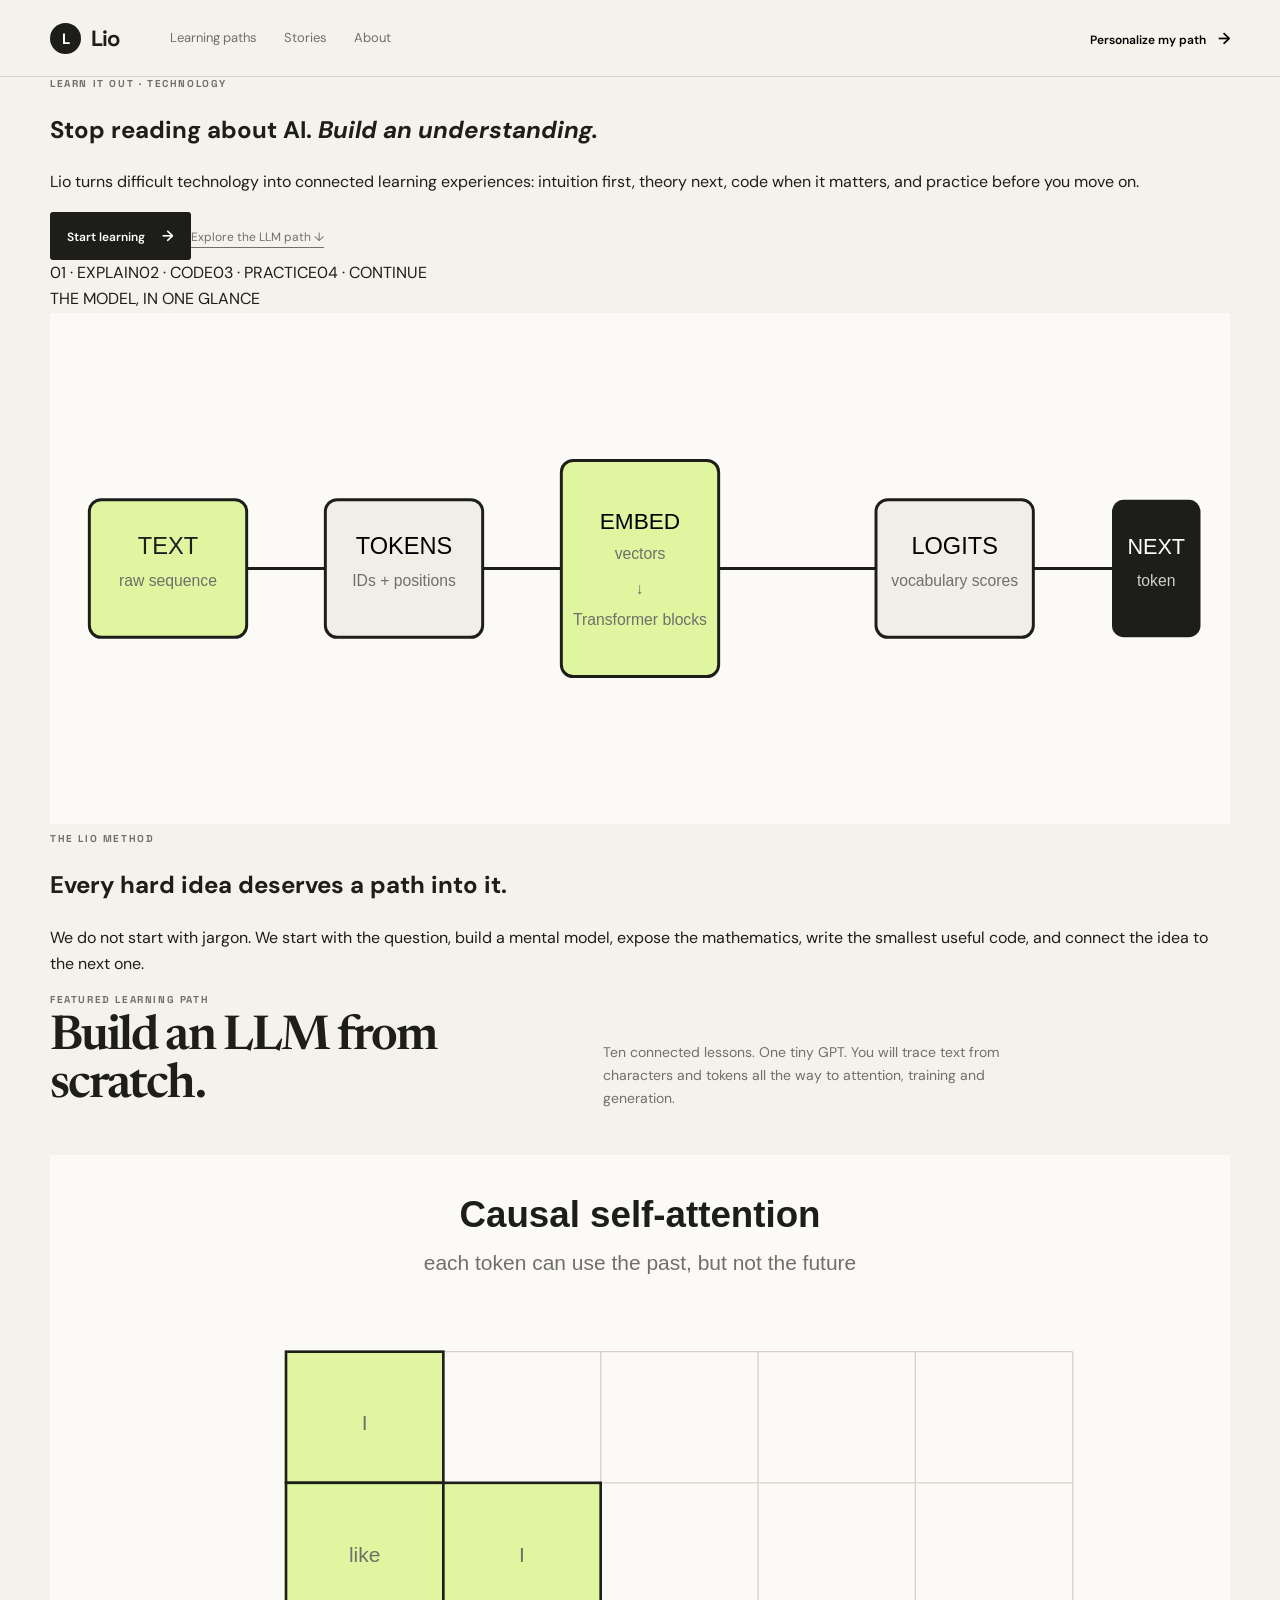
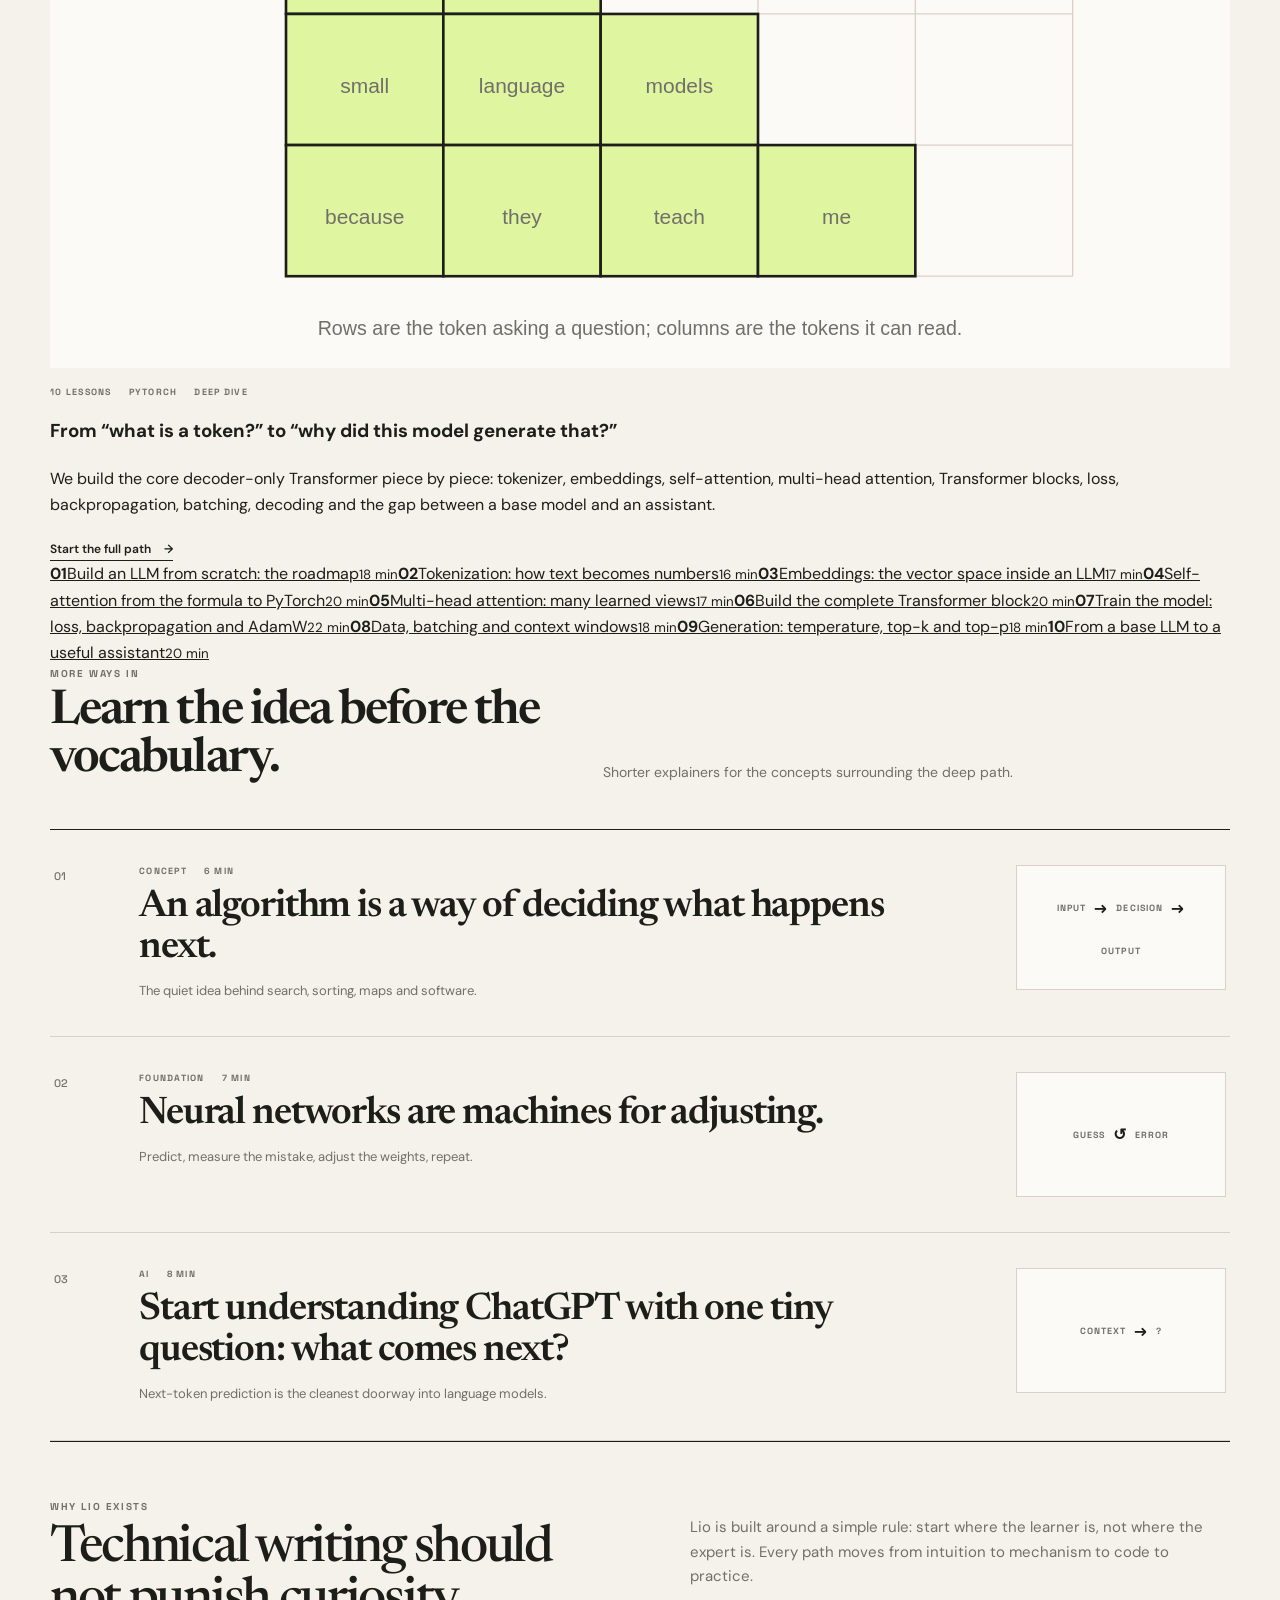
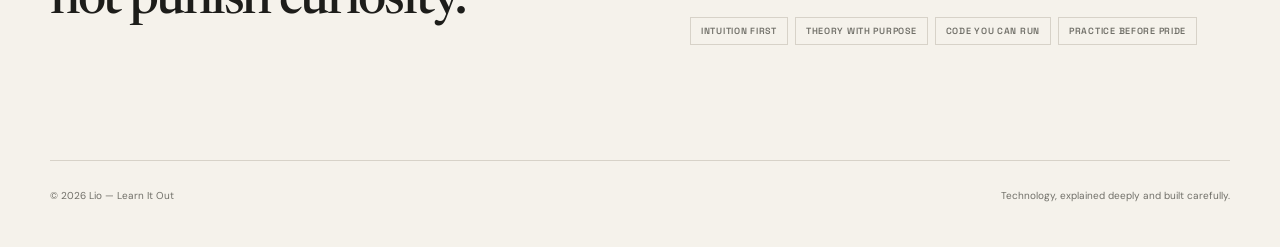
==== commit e055787e: "Redesign Lio homepage around deep LLM learning path" ====
--- a/index.html
+++ b/index.html
@@ -1,104 +1 @@
-<!doctype html>
-<html lang="en">
-<head>
-  <meta charset="utf-8">
-  <meta name="viewport" content="width=device-width,initial-scale=1">
-  <meta name="description" content="Lio — Learn It Out. Clear, human technology stories that help you understand what is changing and what to learn next.">
-  <title>Lio — Learn It Out</title>
-  <link rel="stylesheet" href="styles.css">
-</head>
-<body>
-  <header class="site-header">
-    <div class="nav wrap">
-      <a class="brand" href="index.html" aria-label="Lio home"><span class="brand-mark">L</span><span>Lio</span></a>
-      <nav aria-label="Main navigation"><a href="#stories">Stories</a><a href="#topics">Topics</a><a href="#about">About</a></nav>
-      <button class="nav-cta" id="startBtn">Find something to learn <span>→</span></button>
-    </div>
-  </header>
-
-  <main>
-    <section class="masthead wrap">
-      <div class="mast-copy">
-        <p class="kicker">LEARN IT OUT · TECHNOLOGY</p>
-        <h1>Technology makes more sense when <i>someone tells the story.</i></h1>
-        <p class="intro">Lio is a publication for people who are curious about technology but do not want to read like a machine. Start with the idea, follow the story, then go as deep as you need.</p>
-        <div class="mast-actions">
-          <button class="primary" id="heroStart">Build my reading path <span>→</span></button>
-          <a class="quiet-link" href="#stories">Read the latest stories ↓</a>
-        </div>
-      </div>
-      <aside class="mast-note" aria-label="Lio editorial promise">
-        <div class="note-rule"></div>
-        <p class="note-label">THE LIO RULE</p>
-        <p class="note-big">Explain the thing people are trying to understand — not the vocabulary around it.</p>
-        <p class="note-small">No filler. No fake urgency. No pretending a complicated idea is simple when it isn't.</p>
-      </aside>
-    </section>
-
-    <section class="editorial-feature wrap" id="stories">
-      <div class="feature-image diagram-panel" aria-label="Educational diagram of a neural network">
-        <div class="diagram-caption">A SMALL MAP OF A BIG IDEA</div>
-        <svg viewBox="0 0 720 500" role="img" aria-label="Inputs become features, then a prediction">
-          <g class="wire"><path d="M105 135 C230 95 250 150 350 185 S500 160 610 120"/><path d="M105 250 C220 220 250 205 350 230 S505 250 610 205"/><path d="M105 365 C220 390 250 300 350 275 S505 340 610 300"/></g>
-          <g class="nodes"><circle cx="105" cy="135" r="25"/><circle cx="105" cy="250" r="25"/><circle cx="105" cy="365" r="25"/><circle cx="350" cy="185" r="34"/><circle cx="350" cy="275" r="34"/><circle cx="610" cy="120" r="32"/><circle cx="610" cy="205" r="32"/><circle cx="610" cy="300" r="32"/></g>
-          <text x="105" y="433" text-anchor="middle">INPUTS</text><text x="350" y="433" text-anchor="middle">LEARNED FEATURES</text><text x="610" y="433" text-anchor="middle">PREDICTION</text>
-        </svg>
-      </div>
-      <article class="feature-copy">
-        <div class="story-meta"><span>FEATURE</span><span>8 MIN READ</span></div>
-        <h2>Neural networks are not mysterious. They are <i>very good at adjusting.</i></h2>
-        <p class="standfirst">The phrase “neural network” makes the subject sound biological and exotic. The useful truth is much less mysterious: a network is a pile of adjustable numbers that gets better by making mistakes.</p>
-        <p>That sounds almost too ordinary. But once you see the loop — predict, measure the mistake, adjust, repeat — a surprising amount of modern AI becomes easier to reason about.</p>
-        <a class="story-link" href="articles/neural-networks.html">Read the story <span>→</span></a>
-      </article>
-    </section>
-
-    <section class="latest wrap">
-      <div class="section-heading"><p class="kicker">THE LATEST</p><h2>Ideas worth sitting with.</h2><p>Long enough to teach something. Short enough to finish in one sitting.</p></div>
-      <div class="story-list">
-        <article class="story-row">
-          <div class="row-number">01</div><div class="row-copy"><div class="story-meta"><span>CONCEPT</span><span>6 MIN READ</span></div><h3><a href="articles/algorithms.html">An algorithm is just a way of deciding what happens next.</a></h3><p>Before algorithms became an AI buzzword, they were the quiet instructions behind search, maps, sorting, and almost every piece of software.</p></div><div class="row-art mini-art"><span>01</span><span>INPUT</span><b>→</b><span>OUTPUT</span></div>
-        </article>
-        <article class="story-row">
-          <div class="row-number">02</div><div class="row-copy"><div class="story-meta"><span>AI</span><span>9 MIN READ</span></div><h3><a href="articles/llm-next-word.html">ChatGPT looks like it knows what you mean. Start with the next word.</a></h3><p>The useful starting point for understanding a language model is surprisingly small: given the words so far, what should come next?</p></div><div class="row-art mini-art"><span>THE CAT</span><b>→</b><span>?</span></div>
-        </article>
-        <article class="story-row">
-          <div class="row-number">03</div><div class="row-copy"><div class="story-meta"><span>MACHINE LEARNING</span><span>10 MIN READ</span></div><h3><a href="articles/attention.html">Attention is a routing system hiding inside modern AI.</a></h3><p>Instead of asking “what does attention mean?”, follow the information. Who is looking at what, and how much does that choice matter?</p></div><div class="row-art mini-art"><span>QUERY</span><b>↘</b><span>KEYS</span></div>
-        </article>
-      </div>
-    </section>
-
-    <section class="topics-section wrap" id="topics">
-      <div class="topics-intro"><p class="kicker">EXPLORE BY CURIOSITY</p><h2>Pick a rabbit hole.</h2><p>These are not categories for a database. They are different ways into the same question: <em>how does this thing actually work?</em></p></div>
-      <div class="topic-links">
-        <button data-topic="ai"><span>Artificial intelligence</span><b>01</b></button>
-        <button data-topic="ml"><span>Machine learning</span><b>02</b></button>
-        <button data-topic="programming"><span>Programming</span><b>03</b></button>
-        <button data-topic="cybersecurity"><span>Cybersecurity</span><b>04</b></button>
-        <button data-topic="quantum"><span>Quantum computing</span><b>05</b></button>
-        <button data-topic="future"><span>Emerging technology</span><b>06</b></button>
-      </div>
-    </section>
-
-    <section class="about-section wrap" id="about">
-      <div class="about-grid">
-        <div><p class="kicker">WHY LIO EXISTS</p><h2>Most technical writing starts with what the writer knows. <i>We start with what the reader doesn't.</i></h2></div>
-        <div class="about-copy"><p>Good explanations have a human rhythm. They begin with a question, admit what is confusing, build a mental model, and only then introduce the vocabulary.</p><p>Lio keeps that rhythm while connecting every story to prerequisites, practice, and the next useful idea. The goal is not to make you read more. It is to make the next thing you learn easier.</p><div class="principles"><span>Curiosity first</span><span>Depth without gatekeeping</span><span>Practice over applause</span></div></div>
-      </div>
-    </section>
-  </main>
-
-  <div class="modal hidden" id="onboarding" aria-hidden="true">
-    <div class="modal-card">
-      <button class="close" id="closeBtn" aria-label="Close">×</button>
-      <p class="kicker">A SMALL START</p><h2>What do you keep coming back to?</h2>
-      <p>Pick a few. Lio will remember them in this browser and use them to shape the stories you see first.</p>
-      <div class="choices" id="choices"><button data-value="ai">AI</button><button data-value="ml">Machine learning</button><button data-value="programming">Programming</button><button data-value="robotics">Robotics</button><button data-value="cybersecurity">Cybersecurity</button><button data-value="quantum">Quantum</button></div>
-      <button class="primary full" id="saveBtn">Show me where to start →</button>
-    </div>
-  </div>
-
-  <footer class="footer wrap"><span>© 2026 Lio — Learn It Out</span><span>Technology, explained by humans.</span></footer>
-  <script src="app.js"></script>
-</body>
-</html>+<!doctype html><html lang="en"><head><meta charset="utf-8"><meta name="viewport" content="width=device-width,initial-scale=1"><meta name="description" content="Lio — technology explained through deep, practical learning paths."><title>Lio — Learn It Out</title><link rel="stylesheet" href="styles.css"></head><body><header class="site-header"><div class="nav wrap"><a class="brand" href="index.html"><span class="brand-mark">L</span><span>Lio</span></a><nav aria-label="Main"><a href="#paths">Learning paths</a><a href="#stories">Stories</a><a href="#about">About</a></nav><button class="nav-cta" id="startBtn">Personalize my path <span>→</span></button></div></header><main><section class="hero wrap"><div class="hero-copy"><p class="kicker">LEARN IT OUT · TECHNOLOGY</p><h1>Stop reading about AI. <i>Build an understanding.</i></h1><p class="hero-dek">Lio turns difficult technology into connected learning experiences: intuition first, theory next, code when it matters, and practice before you move on.</p><div class="hero-actions"><button class="primary" id="heroStart">Start learning <span>→</span></button><a class="quiet-link" href="#paths">Explore the LLM path ↓</a></div><div class="hero-proof"><span>01 · EXPLAIN</span><span>02 · CODE</span><span>03 · PRACTICE</span><span>04 · CONTINUE</span></div></div><div class="hero-art"><div class="art-label">THE MODEL, IN ONE GLANCE</div><img src="assets/llm-pipeline.svg" alt="A visual map of an LLM from text to next-token prediction"></div></section><section class="manifesto wrap"><p class="kicker">THE LIO METHOD</p><div class="manifesto-grid"><h2>Every hard idea deserves a path into it.</h2><p>We do not start with jargon. We start with the question, build a mental model, expose the mathematics, write the smallest useful code, and connect the idea to the next one.</p></div></section><section class="path-section wrap" id="paths"><div class="section-heading"><div><p class="kicker">FEATURED LEARNING PATH</p><h2>Build an LLM from scratch.</h2></div><p>Ten connected lessons. One tiny GPT. You will trace text from characters and tokens all the way to attention, training and generation.</p></div><div class="path-feature"><div class="path-visual"><img src="assets/attention.svg" alt="Causal self-attention matrix"></div><div class="path-copy"><p class="story-meta"><span>10 LESSONS</span><span>PYTORCH</span><span>DEEP DIVE</span></p><h3>From “what is a token?” to “why did this model generate that?”</h3><p>We build the core decoder-only Transformer piece by piece: tokenizer, embeddings, self-attention, multi-head attention, Transformer blocks, loss, backpropagation, batching, decoding and the gap between a base model and an assistant.</p><a class="story-link" href="articles/llm-from-scratch-roadmap.html">Start the full path <span>→</span></a></div></div><div class="path-list"><a href="articles/llm-from-scratch-roadmap.html"><b>01</b><span>Build an LLM from scratch: the roadmap</span><small>18 min</small></a><a href="articles/llm-tokenization.html"><b>02</b><span>Tokenization: how text becomes numbers</span><small>16 min</small></a><a href="articles/llm-embeddings.html"><b>03</b><span>Embeddings: the vector space inside an LLM</span><small>17 min</small></a><a href="articles/llm-self-attention.html"><b>04</b><span>Self-attention from the formula to PyTorch</span><small>20 min</small></a><a href="articles/llm-multihead.html"><b>05</b><span>Multi-head attention: many learned views</span><small>17 min</small></a><a href="articles/llm-transformer-block.html"><b>06</b><span>Build the complete Transformer block</span><small>20 min</small></a><a href="articles/llm-training.html"><b>07</b><span>Train the model: loss, backpropagation and AdamW</span><small>22 min</small></a><a href="articles/llm-data-batching.html"><b>08</b><span>Data, batching and context windows</span><small>18 min</small></a><a href="articles/llm-generation.html"><b>09</b><span>Generation: temperature, top-k and top-p</span><small>18 min</small></a><a href="articles/llm-from-base-to-assistant.html"><b>10</b><span>From a base LLM to a useful assistant</span><small>20 min</small></a></div></section><section class="stories-section wrap" id="stories"><div class="section-heading"><div><p class="kicker">MORE WAYS IN</p><h2>Learn the idea before the vocabulary.</h2></div><p>Shorter explainers for the concepts surrounding the deep path.</p></div><div class="story-list"><article class="story-row"><div class="row-number">01</div><div class="row-copy"><div class="story-meta"><span>CONCEPT</span><span>6 MIN</span></div><h3><a href="articles/algorithms.html">An algorithm is a way of deciding what happens next.</a></h3><p>The quiet idea behind search, sorting, maps and software.</p></div><div class="mini-art"><span>INPUT</span><b>→</b><span>DECISION</span><b>→</b><span>OUTPUT</span></div></article><article class="story-row"><div class="row-number">02</div><div class="row-copy"><div class="story-meta"><span>FOUNDATION</span><span>7 MIN</span></div><h3><a href="articles/neural-networks.html">Neural networks are machines for adjusting.</a></h3><p>Predict, measure the mistake, adjust the weights, repeat.</p></div><div class="mini-art"><span>GUESS</span><b>↺</b><span>ERROR</span></div></article><article class="story-row"><div class="row-number">03</div><div class="row-copy"><div class="story-meta"><span>AI</span><span>8 MIN</span></div><h3><a href="articles/llm-next-word.html">Start understanding ChatGPT with one tiny question: what comes next?</a></h3><p>Next-token prediction is the cleanest doorway into language models.</p></div><div class="mini-art"><span>CONTEXT</span><b>→</b><span>?</span></div></article></div></section><section class="about-section wrap" id="about"><div class="about-grid"><div><p class="kicker">WHY LIO EXISTS</p><h2>Technical writing should not punish curiosity.</h2></div><div class="about-copy"><p>Lio is built around a simple rule: start where the learner is, not where the expert is. Every path moves from intuition to mechanism to code to practice.</p><div class="principles"><span>INTUITION FIRST</span><span>THEORY WITH PURPOSE</span><span>CODE YOU CAN RUN</span><span>PRACTICE BEFORE PRIDE</span></div></div></div></section></main><div class="modal hidden" id="onboarding" aria-hidden="true"><div class="modal-card"><button class="close" id="closeBtn" aria-label="Close">×</button><p class="kicker">A SMALL START</p><h2>What do you want to understand?</h2><p>Pick a few interests. Lio will use them to shape your starting path in this browser.</p><div class="choices" id="choices"><button data-value="ai">AI & LLMs</button><button data-value="ml">Machine learning</button><button data-value="programming">Programming</button><button data-value="robotics">Robotics</button><button data-value="cybersecurity">Cybersecurity</button><button data-value="quantum">Quantum computing</button></div><button class="primary full" id="saveBtn">Build my path →</button></div></div><footer class="footer wrap"><span>© 2026 Lio — Learn It Out</span><span>Technology, explained deeply and built carefully.</span></footer><script src="app.js"></script></body></html>
--- a/styles.css
+++ b/styles.css
@@ -1,2 +1,10 @@
-@import url('https://fonts.googleapis.com/css2?family=DM+Sans:wght@400;500;600;700&family=Space+Grotesk:wght@500;600;700&display=swap');
-:root{--bg:#f6f5f0;--paper:#fbfaf7;--ink:#171714;--muted:#73736c;--line:#d9d8d0;--accent:#c8ef55;--accent-soft:#e9f7bf;--dark:#20201c}*{box-sizing:border-box}html{scroll-behavior:smooth}body{margin:0;background:var(--bg);color:var(--ink);font-family:'DM Sans',sans-serif;line-height:1.55}.wrap{width:min(1160px,calc(100% - 48px));margin:auto}.nav{height:78px;display:flex;align-items:center;gap:34px;border-bottom:1px solid var(--line)}.brand{display:flex;align-items:center;gap:10px;color:inherit;text-decoration:none;font:700 23px 'Space Grotesk';letter-spacing:-.04em}.logo{width:32px;height:32px;display:grid;place-items:center;background:var(--ink);color:#fff;border-radius:50%;font-size:16px}.nav nav{display:flex;gap:28px;margin-left:18px}.nav nav a,.text-link{color:var(--muted);text-decoration:none;font-size:13px}.nav nav a:hover,.text-link:hover{color:var(--ink)}.nav-cta{margin-left:auto;border:1px solid var(--ink);background:transparent;border-radius:999px;padding:9px 14px;font:600 12px 'DM Sans';cursor:pointer}.nav-cta span{margin-left:8px}.hero{min-height:650px;display:grid;grid-template-columns:1.02fr .98fr;align-items:center;gap:45px;padding:82px 0 90px}.eyebrow{font:700 10px 'Space Grotesk';letter-spacing:.18em;color:var(--muted);margin:0}.hero h1{font:700 clamp(54px,7vw,92px) 'Space Grotesk';line-height:.98;letter-spacing:-.065em;margin:18px 0 28px}.hero h1 em,.story-body h3 em,.about-inner h2 em{font-style:normal;text-decoration:underline;text-decoration-thickness:5px;text-underline-offset:7px;text-decoration-color:var(--accent)}.lede{font-size:18px;line-height:1.65;color:var(--muted);max-width:620px;margin:0}.hero-actions{display:flex;align-items:center;gap:25px;margin-top:34px}.primary{border:0;background:var(--dark);color:#fff;padding:14px 18px;border-radius:999px;font:600 13px 'DM Sans';cursor:pointer;transition:.2s}.primary:hover{transform:translateY(-2px)}.primary span{margin-left:13px}.micro-proof{margin-top:28px;color:var(--muted);font-size:11px}.dot{display:inline-block;width:6px;height:6px;border-radius:50%;background:var(--ink);margin-right:8px}.hero-visual{position:relative;min-height:440px;background:var(--paper);border:1px solid var(--line);overflow:hidden}.visual-label{position:absolute;top:20px;left:22px;font:700 9px 'Space Grotesk';letter-spacing:.14em;color:var(--muted)}.hero-visual svg{width:100%;height:100%;min-height:440px}.graph-line{fill:none;stroke:#bdbdb4;stroke-width:1.5}.node{fill:var(--paper);stroke:var(--ink);stroke-width:1.5}.main-node{fill:var(--accent)}.node+text{font:700 10px 'Space Grotesk'}.small{font:10px 'DM Sans';fill:var(--muted)}.pulse{fill:var(--ink)}.continue,.feed,.topics{padding:90px 0}.section-title{max-width:620px;margin-bottom:34px}.section-title h2{font:700 42px 'Space Grotesk';letter-spacing:-.05em;line-height:1.05;margin:8px 0 12px}.section-title p:not(.eyebrow){color:var(--muted);max-width:520px;font-size:14px}.feature-story{display:grid;grid-template-columns:1.05fr .95fr;border-top:1px solid var(--ink);border-bottom:1px solid var(--line);background:var(--paper)}.story-art{min-height:360px;background:var(--accent-soft);display:grid;place-items:center;border-right:1px solid var(--line)}.story-art svg{width:86%;max-width:500px}.story-art svg path{fill:none;stroke:var(--ink);stroke-width:2}.story-art svg circle{fill:var(--paper);stroke:var(--ink);stroke-width:2}.story-art svg text{font:700 18px 'Space Grotesk';fill:var(--ink)}.story-body{padding:52px 48px;display:flex;flex-direction:column;justify-content:center}.meta{display:flex;gap:18px;font:700 9px 'Space Grotesk';letter-spacing:.15em;color:var(--muted)}.story-body h3{font:700 42px 'Space Grotesk';line-height:1;letter-spacing:-.055em;margin:24px 0 18px}.story-body p{color:var(--muted);font-size:15px;max-width:430px}.story-link{color:var(--ink);font-weight:700;text-decoration:none;font-size:13px;margin-top:20px}.row{display:flex;justify-content:space-between;gap:40px;max-width:none}.row>p{max-width:360px!important}.feed-list{border-top:1px solid var(--ink)}.feed-item{display:grid;grid-template-columns:70px 1fr 40px;gap:25px;align-items:center;padding:26px 8px;border-bottom:1px solid var(--line);color:inherit;text-decoration:none;transition:.2s}.feed-item:hover{background:var(--paper);padding-left:14px;padding-right:14px}.index{font:500 12px 'Space Grotesk';color:var(--muted)}.feed-main{display:grid;gap:4px}.feed-main small{font:700 9px 'Space Grotesk';letter-spacing:.14em;color:var(--muted)}.feed-main strong{font:600 22px 'Space Grotesk';letter-spacing:-.03em}.feed-main span{font-size:13px;color:var(--muted)}.arrow{text-align:right;font-size:20px}.topic-grid{display:grid;grid-template-columns:repeat(3,1fr);border-top:1px solid var(--ink);border-left:1px solid var(--line)}.topic-grid button{min-height:100px;border:0;border-right:1px solid var(--line);border-bottom:1px solid var(--line);background:transparent;padding:24px;text-align:left;font:600 15px 'DM Sans';cursor:pointer;display:flex;justify-content:space-between}.topic-grid button:hover{background:var(--paper)}.about{padding:70px 0 110px}.about-inner{background:var(--dark);color:#fff;padding:65px clamp(30px,7vw,85px);max-width:1000px}.about-inner h2{font:700 52px 'Space Grotesk';letter-spacing:-.06em;line-height:1;margin:15px 0 25px}.about-inner p:not(.eyebrow){color:#c7c7c0;max-width:650px}.principles{display:flex;flex-wrap:wrap;gap:10px;margin-top:35px}.principles span{border:1px solid #50504a;padding:8px 11px;font:600 10px 'Space Grotesk';letter-spacing:.1em}.footer{padding:28px 0 45px;border-top:1px solid var(--line);display:flex;justify-content:space-between;color:var(--muted);font-size:11px}.modal{position:fixed;inset:0;background:#111a;display:grid;place-items:center;padding:20px;z-index:5}.modal.hidden{display:none}.modal-card{position:relative;background:var(--paper);width:min(560px,100%);padding:38px;border:1px solid var(--line)}.modal-card h2{font:700 38px 'Space Grotesk';letter-spacing:-.05em;line-height:1.05;margin:12px 0}.modal-card p:not(.eyebrow){color:var(--muted);font-size:14px}.close{position:absolute;right:17px;top:12px;border:0;background:transparent;font-size:27px;cursor:pointer}.choices{display:grid;grid-template-columns:1fr 1fr;gap:8px;margin:25px 0}.choices button{padding:13px;border:1px solid var(--line);background:var(--bg);text-align:left;cursor:pointer;font:500 13px 'DM Sans'}.choices button.selected{background:var(--accent);border-color:var(--ink)}.full{width:100%}@media(max-width:850px){.nav nav{display:none}.hero{grid-template-columns:1fr;padding:65px 0}.hero-visual{min-height:340px}.hero-visual svg{min-height:340px}.feature-story{grid-template-columns:1fr}.story-art{min-height:290px;border-right:0;border-bottom:1px solid var(--line)}.row{display:block}.row>p{margin-top:18px}.topic-grid{grid-template-columns:1fr 1fr}}@media(max-width:560px){.wrap{width:min(100% - 30px,1160px)}.nav{height:68px}.nav-cta{font-size:11px}.hero h1{font-size:53px}.hero{padding:55px 0}.hero-actions{align-items:flex-start;flex-direction:column;gap:17px}.hero-visual{min-height:300px}.hero-visual svg{min-height:300px}.continue,.feed,.topics{padding:65px 0}.section-title h2{font-size:34px}.story-body{padding:35px 25px}.story-body h3{font-size:35px}.feed-item{grid-template-columns:35px 1fr 20px;gap:12px}.feed-main strong{font-size:18px}.feed-main span{font-size:12px}.topic-grid{grid-template-columns:1fr}.about-inner{padding:40px 25px}.about-inner h2{font-size:40px}.footer{display:block}.footer span+span{display:block;margin-top:8px}.choices{grid-template-columns:1fr}}
+@import url('https://fonts.googleapis.com/css2?family=DM+Sans:wght@400;500;600&family=Newsreader:opsz,wght@6..72,400;6..72,500;6..72,600&family=Space+Grotesk:wght@500;600;700&display=swap');
+
+:root{--bg:#f5f2eb;--paper:#fbfaf7;--ink:#1d1d1a;--muted:#706f68;--line:#d7d2c8;--accent:#c9ef63;--accent-dark:#a9cf42;--serif:'Newsreader',Georgia,serif;--sans:'DM Sans',Arial,sans-serif;--display:'Space Grotesk',Arial,sans-serif}
+*{box-sizing:border-box}html{scroll-behavior:smooth}body{margin:0;background:var(--bg);color:var(--ink);font-family:var(--sans);line-height:1.65}a{color:inherit}.wrap{width:min(1180px,calc(100% - 56px));margin-inline:auto}.site-header{border-bottom:1px solid var(--line);background:rgba(245,242,235,.94);position:sticky;top:0;z-index:4;backdrop-filter:blur(10px)}.nav{height:76px;display:flex;align-items:center}.brand{display:flex;align-items:center;gap:10px;text-decoration:none;font:700 22px var(--display);letter-spacing:-.055em}.brand-mark{width:31px;height:31px;border-radius:50%;display:grid;place-items:center;background:var(--ink);color:#fff;font-size:15px}.nav nav{display:flex;gap:27px;margin-left:52px}.nav nav a{font-size:13px;color:var(--muted);text-decoration:none}.nav nav a:hover{color:var(--ink)}.nav-cta{margin-left:auto;background:none;border:0;font:600 12px var(--sans);cursor:pointer;padding:8px 0}.nav-cta span{margin-left:9px;font-size:16px}.masthead{display:grid;grid-template-columns:minmax(0,1.55fr) minmax(250px,.45fr);gap:90px;padding:105px 0 115px;border-bottom:1px solid var(--line)}.kicker{font:700 10px var(--display);letter-spacing:.16em;color:var(--muted);margin:0}.mast-copy h1{font:600 clamp(52px,7.2vw,92px) var(--serif);line-height:.93;letter-spacing:-.055em;max-width:940px;margin:22px 0 30px}.mast-copy h1 i,.feature-copy h2 i,.topics-intro em,.about-grid h2 i{font-style:italic}.intro{font-size:18px;color:var(--muted);max-width:680px;margin:0;line-height:1.7}.mast-actions{display:flex;align-items:center;gap:27px;margin-top:34px}.primary{border:0;background:var(--ink);color:#fff;border-radius:3px;padding:14px 17px;font:600 12px var(--sans);cursor:pointer;transition:transform .2s,background .2s}.primary:hover{transform:translateY(-2px);background:#30302b}.primary span{margin-left:14px;font-size:15px}.quiet-link{font-size:12px;text-decoration:none;color:var(--muted);border-bottom:1px solid var(--muted);padding-bottom:2px}.mast-note{align-self:end;padding-bottom:8px}.note-rule{width:45px;border-top:3px solid var(--ink);margin-bottom:23px}.note-label{font:700 9px var(--display);letter-spacing:.16em;color:var(--muted);margin:0 0 14px}.note-big{font:500 21px var(--serif);line-height:1.3;margin:0 0 18px}.note-small{font-size:11px;color:var(--muted);margin:0;line-height:1.6}.editorial-feature{display:grid;grid-template-columns:1.12fr .88fr;margin-top:88px;border-top:1px solid var(--ink);border-bottom:1px solid var(--line)}.diagram-panel{background:var(--paper);min-height:560px;position:relative;display:flex;align-items:center;justify-content:center;overflow:hidden;border-right:1px solid var(--line)}.diagram-caption{position:absolute;left:24px;top:20px;font:700 9px var(--display);letter-spacing:.14em;color:var(--muted)}.diagram-panel svg{width:92%;max-width:720px}.wire path{fill:none;stroke:#aaa69d;stroke-width:2}.nodes circle{fill:var(--paper);stroke:var(--ink);stroke-width:2}.nodes circle:nth-child(4),.nodes circle:nth-child(5){fill:var(--accent)}.diagram-panel text{font:700 10px var(--display);letter-spacing:.12em;fill:var(--muted)}.feature-copy{padding:65px 58px;display:flex;flex-direction:column;justify-content:center}.story-meta{display:flex;gap:17px;font:700 9px var(--display);letter-spacing:.14em;color:var(--muted)}.feature-copy h2{font:600 clamp(38px,4vw,57px) var(--serif);line-height:1.02;letter-spacing:-.045em;margin:22px 0 23px}.standfirst{font:500 19px var(--serif);line-height:1.48;margin:0 0 20px}.feature-copy p:not(.standfirst){font-size:14px;color:var(--muted);max-width:490px}.story-link{font:600 12px var(--sans);text-decoration:none;margin-top:25px;width:max-content;border-bottom:1px solid var(--ink);padding-bottom:3px}.story-link span{margin-left:10px}.latest{padding:112px 0 90px}.section-heading{display:grid;grid-template-columns:1fr 1.2fr;align-items:end;gap:30px;margin-bottom:45px}.section-heading h2{font:600 48px var(--serif);letter-spacing:-.04em;line-height:1;margin:8px 0 0}.section-heading>p:last-child{font-size:14px;color:var(--muted);max-width:410px;margin:0}.story-list{border-top:1px solid var(--ink)}.story-row{display:grid;grid-template-columns:55px minmax(0,1fr) 210px;gap:30px;padding:35px 4px;border-bottom:1px solid var(--line);align-items:start}.row-number{font:500 11px var(--display);color:var(--muted);padding-top:4px}.row-copy h3{font:600 clamp(27px,3vw,38px) var(--serif);line-height:1.08;letter-spacing:-.03em;margin:10px 0 11px;max-width:780px}.row-copy h3 a{text-decoration:none}.row-copy h3 a:hover{text-decoration:underline;text-decoration-thickness:1px;text-underline-offset:5px}.row-copy p{font-size:13px;color:var(--muted);max-width:730px;margin:0}.mini-art{min-height:125px;background:var(--paper);border:1px solid var(--line);display:flex;align-items:center;justify-content:center;gap:8px;flex-wrap:wrap;padding:22px;font:700 9px var(--display);letter-spacing:.12em;color:var(--muted)}.mini-art b{font-size:16px;color:var(--ink)}.topics-section{padding:72px 0 110px;border-top:1px solid var(--line);display:grid;grid-template-columns:.75fr 1.25fr;gap:90px}.topics-intro h2{font:600 49px var(--serif);line-height:1;letter-spacing:-.045em;margin:9px 0 20px}.topics-intro p:last-child{font-size:14px;color:var(--muted);max-width:390px}.topic-links{border-top:1px solid var(--ink)}.topic-links button{width:100%;border:0;border-bottom:1px solid var(--line);background:none;display:flex;justify-content:space-between;align-items:center;text-align:left;padding:17px 2px;font:500 19px var(--serif);cursor:pointer}.topic-links button:hover{padding-left:9px;background:var(--paper)}.topic-links b{font:700 9px var(--display);color:var(--muted)}.about-section{padding:0 0 115px}.about-grid{border-top:1px solid var(--ink);padding-top:58px;display:grid;grid-template-columns:1fr 1fr;gap:100px}.about-grid h2{font:500 clamp(35px,4vw,54px) var(--serif);line-height:1.02;letter-spacing:-.045em;margin:10px 0}.about-copy p{font-size:15px;color:var(--muted);max-width:520px}.principles{display:flex;flex-wrap:wrap;gap:7px;margin-top:28px}.principles span{border:1px solid var(--line);padding:7px 10px;font:600 9px var(--display);letter-spacing:.08em;color:var(--muted)}.footer{border-top:1px solid var(--line);padding:27px 0 42px;display:flex;justify-content:space-between;color:var(--muted);font-size:10px}.modal{position:fixed;inset:0;background:rgba(20,20,17,.48);display:grid;place-items:center;padding:20px;z-index:10}.modal.hidden{display:none}.modal-card{position:relative;width:min(560px,100%);background:var(--paper);padding:42px;border:1px solid var(--ink);box-shadow:0 18px 60px rgba(0,0,0,.12)}.modal-card h2{font:600 39px var(--serif);line-height:1;letter-spacing:-.04em;margin:13px 0 16px}.modal-card p:not(.kicker){font-size:13px;color:var(--muted)}.close{position:absolute;top:12px;right:16px;border:0;background:none;font-size:27px;cursor:pointer;color:var(--muted)}.choices{display:grid;grid-template-columns:1fr 1fr;gap:7px;margin:26px 0}.choices button{border:1px solid var(--line);background:var(--bg);padding:12px;text-align:left;font:500 12px var(--sans);cursor:pointer}.choices button.selected{background:var(--accent);border-color:var(--ink)}.full{width:100%}
+
+/* Article pages: intentionally text-led, spacious, and closer to a real essay than a dashboard. */
+.article{padding:78px 0 105px;max-width:760px;margin:auto}.article .kicker{display:block;margin-bottom:18px}.article h1{font:600 clamp(49px,7vw,78px) var(--serif);line-height:.96;letter-spacing:-.055em;margin:0 0 24px}.article .dek{font:500 22px var(--serif);line-height:1.45;color:var(--muted);margin:0 0 35px}.article .byline{font-size:11px;color:var(--muted);padding:14px 0;border-top:1px solid var(--line);border-bottom:1px solid var(--line);margin-bottom:55px}.article h2{font:600 35px var(--serif);line-height:1.05;letter-spacing:-.03em;margin:58px 0 17px}.article h3{font:600 22px var(--display);margin:36px 0 12px}.article p,.article li{font:400 18px var(--serif);line-height:1.72}.article ul{padding-left:24px}.article .lead-visual{margin:0 0 55px;background:var(--paper);border-block:1px solid var(--line);padding:35px 10px}.article .lead-visual svg{width:100%;display:block}.article .pullquote{margin:48px -45px;padding:24px 0 24px 30px;border-left:3px solid var(--accent-dark);font:500 27px var(--serif);line-height:1.35}.article .lesson{background:#22221e;color:#fff;padding:29px 31px;margin:48px 0}.article .lesson p{color:#d1d0c8;margin:8px 0;font-size:16px}.article .next{margin-top:60px;padding-top:25px;border-top:1px solid #555}.article .next a{color:#fff;text-decoration:none}.article .next a:hover{text-decoration:underline}.article hr{border:0;border-top:1px solid var(--line);margin:55px 0}.article a{color:inherit}.article strong{font-weight:600}.article em{font-style:italic}
+
+@media(max-width:900px){.masthead{grid-template-columns:1fr;gap:55px;padding:75px 0 85px}.mast-note{max-width:510px}.editorial-feature{grid-template-columns:1fr}.diagram-panel{min-height:430px;border-right:0;border-bottom:1px solid var(--line)}.feature-copy{padding:48px 35px}.section-heading{grid-template-columns:1fr}.story-row{grid-template-columns:38px minmax(0,1fr)}.mini-art{display:none}.topics-section{grid-template-columns:1fr;gap:45px}.about-grid{grid-template-columns:1fr;gap:35px}.article .pullquote{margin-inline:0}}
+@media(max-width:600px){.wrap{width:min(100% - 30px,1180px)}.nav{height:66px}.nav nav{display:none}.nav-cta{font-size:11px}.masthead{padding:60px 0 70px}.mast-copy h1{font-size:51px}.intro{font-size:16px}.mast-actions{align-items:flex-start;flex-direction:column;gap:17px}.editorial-feature{margin-top:58px}.diagram-panel{min-height:300px}.feature-copy{padding:38px 23px}.feature-copy h2{font-size:39px}.latest{padding:78px 0 65px}.section-heading h2{font-size:39px}.story-row{grid-template-columns:26px minmax(0,1fr);gap:12px;padding:29px 0}.row-copy h3{font-size:29px}.topics-section{padding:55px 0 80px}.topics-intro h2{font-size:40px}.about-section{padding-bottom:75px}.about-grid{gap:25px}.footer{display:block}.footer span+span{display:block;margin-top:7px}.modal-card{padding:32px 24px}.choices{grid-template-columns:1fr}.article{padding:58px 0 75px}.article h1{font-size:51px}.article .dek{font-size:20px}.article p,.article li{font-size:18px}.article h2{font-size:31px}.article .pullquote{font-size:24px;padding-left:22px}}
